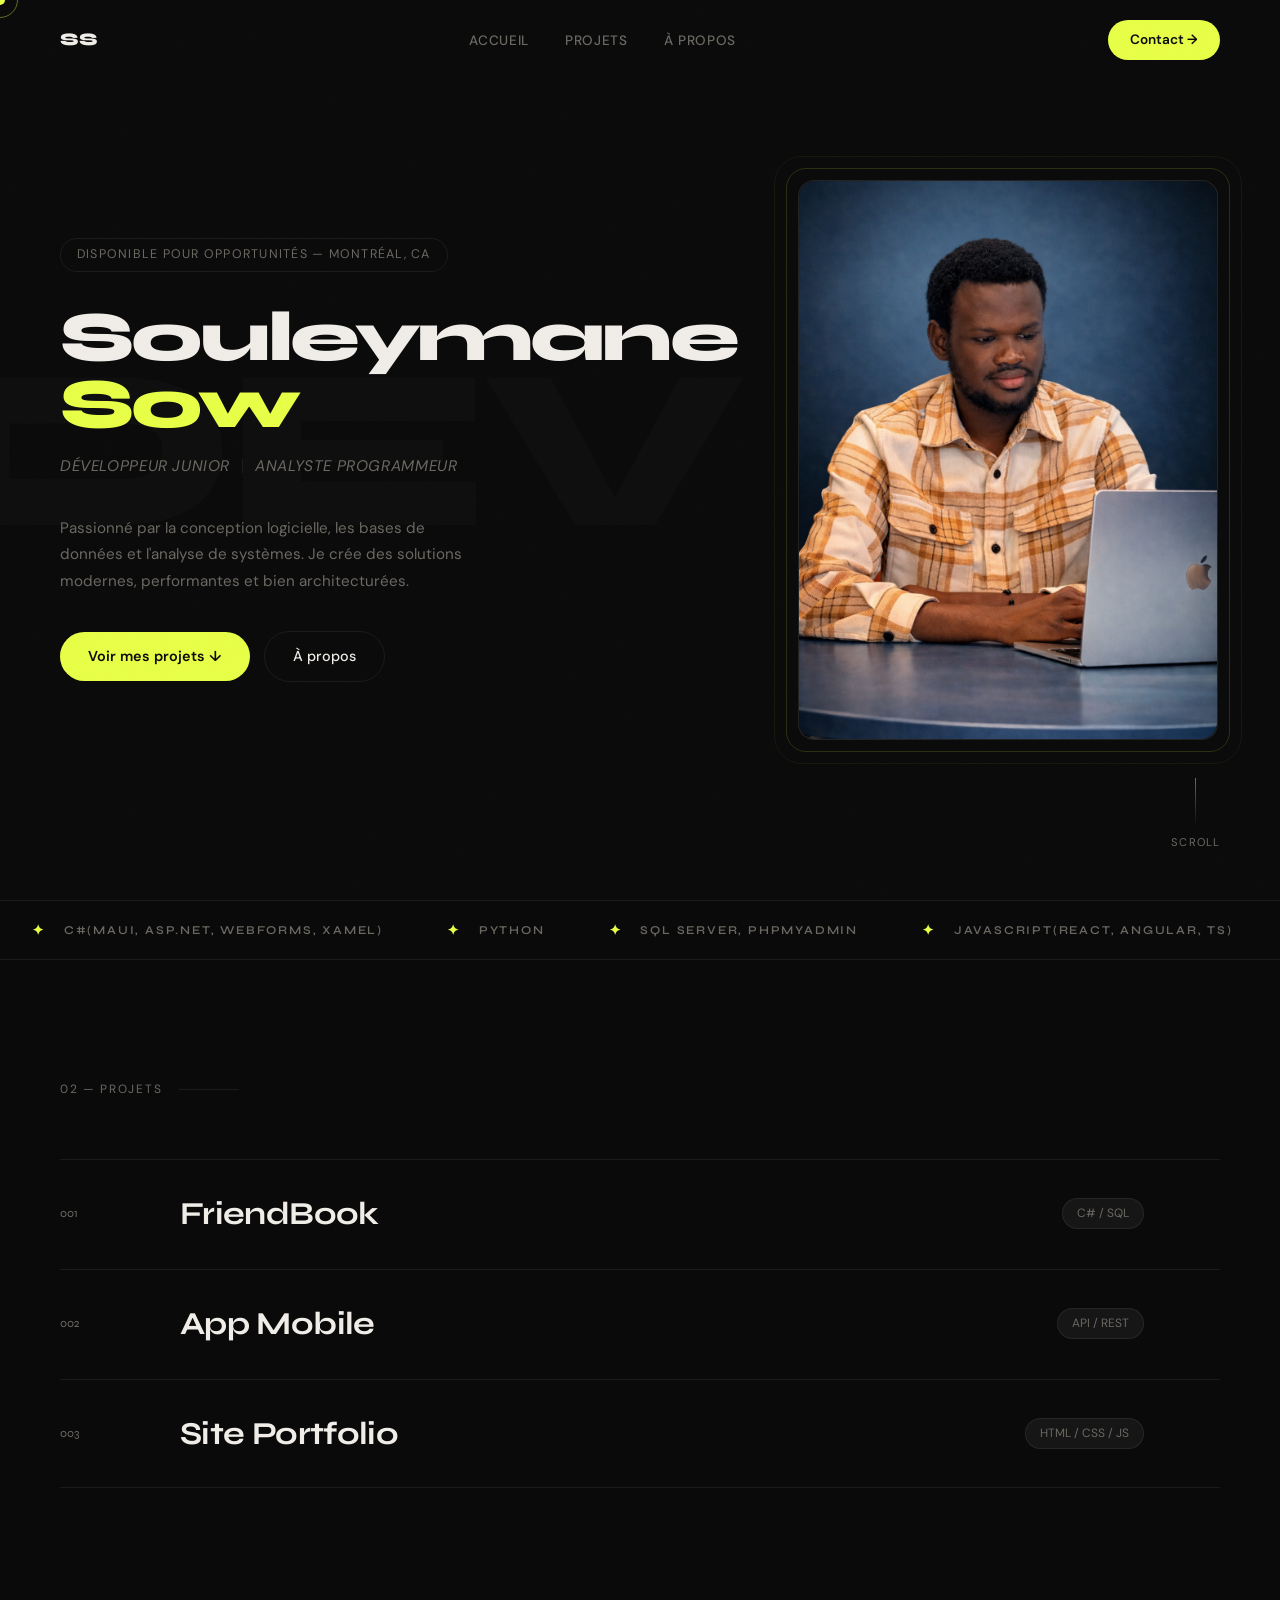
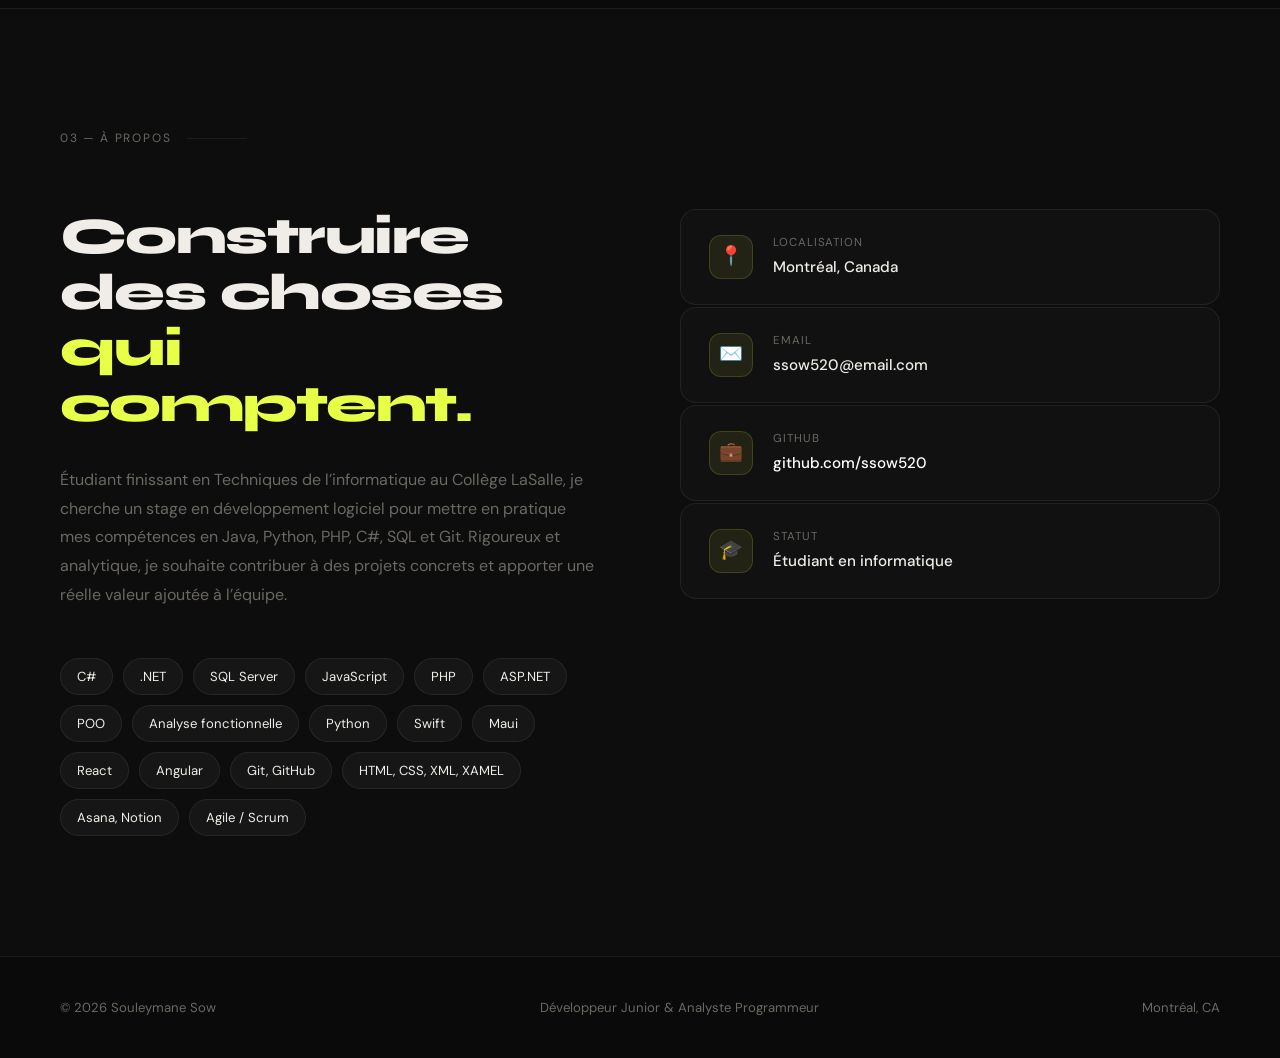
==== index.html @ 756e2328 "Mon portfolio" ====
<!DOCTYPE html>
<html lang="fr">
    <head>
        <meta charset="UTF-8" />
        <meta name="viewport" content="width=device-width, initial-scale=1.0" />
        <title>Souleymane Sow — Portfolio</title>
        <link href="https://fonts.googleapis.com/css2?family=Syne:wght@400;600;700;800&family=DM+Sans:ital,wght@0,300;0,400;0,500;1,300&display=swap" rel="stylesheet" />
        <link rel="stylesheet" href="CSS/style.css" />
    </head>
    <body>
        <!-- Cursor -->
        <div class="cursor" id="cursor"></div>
        <div class="cursor-ring" id="cursorRing"></div>
        
        <!-- Nav -->
        <nav id="navbar">
            <a href="#accueil" class="nav-logo">SS</a>
            <ul class="nav-links">
                <li><a href="#accueil">Accueil</a></li>
                <li><a href="#projets">Projets</a></li>
                <li><a href="#infos">À propos</a></li>
            </ul>
            <a href="mailto:ssow520@email.com" class="nav-cta">Contact →</a>
        </nav>
        
        <!-- Hero -->
        <section id="accueil">
            <div class="hero-bg-text">DEV</div>
            
            <!-- text content -->
            <div class="hero-left">
                <div class="hero-tag">Disponible pour opportunités — Montréal, CA</div>
                
                <h1 class="hero-name">
                    <span class="first">Souleymane</span>
                    <span class="last">Sow</span>
                </h1>
                
                <div class="hero-role">
                    <em>Développeur Junior</em>
                    <span class="sep"></span>
                    <em>Analyste Programmeur</em>
                </div>
                
                <p class="hero-desc">
                    Passionné par la conception logicielle, les bases de données et l'analyse de systèmes. Je crée des solutions modernes, performantes et bien architecturées.
                </p>
                
                <div class="hero-actions">
                    <a href="#projets" class="btn-primary">Voir mes projets ↓</a>
                    <a href="#infos" class="btn-ghost">À propos</a>
                </div>
            </div>
            
            <!-- photo placeholder -->
            <div class="hero-right">
                <div class="hero-image-wrapper">
                    <div class="hero-image-placeholder">
                        <img src="Img/Sow.png" alt="Souleymane Sow" />
                        <span>Votre photo ici</span>
                    </div>
                </div>
            </div>
            
            <div class="scroll-hint">
                <div class="scroll-line"></div>
                Scroll
            </div>
        </section>
        
        <!-- Marquee -->
        <div class="marquee-wrap">
            <div class="marquee-track">
                <span class="marquee-item"><span>✦</span> C#(Maui, ASP.NET, WebForms, XAMEL)</span>
                <span class="marquee-item"><span>✦</span> Python</span>
                <span class="marquee-item"><span>✦</span> SQL Server, PhpMyAdmin</span>
                <span class="marquee-item"><span>✦</span> JavaScript(React, Angular, TS)</span>
                <span class="marquee-item"><span>✦</span> PHP</span>
                <span class="marquee-item"><span>✦</span> Swift</span>
                <span class="marquee-item"><span>✦</span> OOP</span>
                <span class="marquee-item"><span>✦</span> Asana, Notion</span>
                <span class="marquee-item"><span>✦</span> HTML, CSS, XML</span>
                <span class="marquee-item"><span>✦</span> Git, GitHub </span>
                <span class="marquee-item"><span>✦</span> Agile / Scrum </span>
                

                <span class="marquee-item"><span>✦</span> C#(Maui, ASP.NET, WebForms, XAMEL)</span>
                <span class="marquee-item"><span>✦</span> Python</span>
                <span class="marquee-item"><span>✦</span> SQL Server, PhpMyAdmin</span>
                <span class="marquee-item"><span>✦</span> JavaScript(React, Angular, TS)</span>
                <span class="marquee-item"><span>✦</span> PHP</span>
                <span class="marquee-item"><span>✦</span> Swift</span>
                <span class="marquee-item"><span>✦</span> OOP</span>
                <span class="marquee-item"><span>✦</span> Asana, Notion</span>
                <span class="marquee-item"><span>✦</span> HTML, CSS, XML</span>
                <span class="marquee-item"><span>✦</span> Git, GitHub </span>
                <span class="marquee-item"><span>✦</span> Agile / Scrum </span>
            </div>
        </div>
        
        <!-- Projects -->
        <section id="projets" class="section">
            <div class="section-label reveal">02 — Projets</div>
            <div class="projects-grid">
                <a class="project-row reveal" href="Projet/projet1.html">
                    <span class="project-num">001</span>
                    <span class="project-name">FriendBook</span>
                    <span class="project-tag">C# / SQL</span>
                    <span class="project-arrow">
                        <svg viewBox="0 0 24 24" fill="none" stroke="#0a0a0a" stroke-width="2.5"><path d="M7 17L17 7M17 7H7M17 7v10"/></svg>
                    </span>
                </a>
                <a class="project-row reveal" href="#" style="transition-delay:0.1s">
                    <span class="project-num">002</span>
                    <span class="project-name">App Mobile</span>
                    <span class="project-tag">API / REST</span>
                    <span class="project-arrow">
                        <svg viewBox="0 0 24 24" fill="none" stroke="#0a0a0a" stroke-width="2.5"><path d="M7 17L17 7M17 7H7M17 7v10"/></svg>
                    </span>
                </a>
                <a class="project-row reveal" href="#" style="transition-delay:0.2s">
                    <span class="project-num">003</span>
                    <span class="project-name">Site Portfolio</span>
                    <span class="project-tag">HTML / CSS / JS</span>
                    <span class="project-arrow">
                        <svg viewBox="0 0 24 24" fill="none" stroke="#0a0a0a" stroke-width="2.5"><path d="M7 17L17 7M17 7H7M17 7v10"/></svg>
                    </span>
                </a>
            </div>
        </section>
        
        <!-- About -->
        <section id="infos" class="section" style="background: rgba(255,255,255,0.01); border-top: 1px solid var(--border);">
            <div class="section-label reveal">03 — À propos</div>
            <div class="about-grid">
                <div class="reveal">
                    <h2 class="about-headline">Construire des choses <span class="accent">qui comptent.</span></h2>
                    <p class="about-body">
                        Étudiant finissant en Techniques de l’informatique au Collège LaSalle, je cherche un stage en développement logiciel pour mettre en pratique mes compétences en Java, Python, PHP, C#, SQL et Git. Rigoureux et analytique, je souhaite contribuer à des projets concrets et apporter une réelle valeur ajoutée à l’équipe. 
                    </p>
                    <div class="skills-list">
                        <span class="skill-chip">C#</span>
                        <span class="skill-chip">.NET</span>
                        <span class="skill-chip">SQL Server</span>
                        <span class="skill-chip">JavaScript</span>
                        <span class="skill-chip">PHP</span>
                        <span class="skill-chip">ASP.NET</span>
                        <span class="skill-chip">POO</span>
                        <span class="skill-chip">Analyse fonctionnelle</span>
                        <span class="skill-chip">Python</span>
                        <span class="skill-chip">Swift</span>
                        <span class="skill-chip">Maui</span>
                        <span class="skill-chip">React</span>
                        <span class="skill-chip">Angular</span>
                        <span class="skill-chip">Git, GitHub</span>
                        <span class="skill-chip">HTML, CSS, XML, XAMEL</span>
                        <span class="skill-chip">Asana, Notion</span>
                        <span class="skill-chip">Agile / Scrum</span>
                    </div>
                </div>
                
                <div class="info-cards reveal" style="transition-delay:0.15s">
                    <div class="info-card">
                        <div class="info-icon">📍</div>
                        <div class="info-text">
                            <small>Localisation</small>
                            <strong>Montréal, Canada</strong>
                        </div>
                    </div>
                    <div class="info-card">
                        <div class="info-icon">✉️</div>
                        <div class="info-text">
                            <small>Email</small>
                            <strong>ssow520@email.com</strong>
                        </div>
                    </div>
                    <div class="info-card">
                        <div class="info-icon">💼</div>
                        <div class="info-text">
                            <small>GitHub</small>
                            <strong><a href="https://github.com/ssow520" target="_blank" style="color:white; text-decoration:none;">github.com/ssow520</a></strong>
                        </div>
                    </div>
                    <div class="info-card">
                        <div class="info-icon">🎓</div>
                        <div class="info-text">
                            <small>Statut</small>
                            <strong>Étudiant en informatique</strong>
                        </div>
                    </div>
                </div>
            </div>
        </section>
        
        <!-- Footer -->
        <footer>
            <span>© 2026 Souleymane Sow</span>
            <span>Développeur Junior & Analyste Programmeur</span>
            <span>Montréal, CA</span>
        </footer>
        
        <script src="JS/script.js"></script>
    </body>
</html>
---- CSS/style.css ----
:root {
    --bg: #0a0a0a;
    --surface: #111111;
    --border: rgba(255,255,255,0.07);
    --text: #f0ede8;
    --muted: #6b6862;
    --accent: #e8ff47;
    --accent2: #ff6b47;
  }
  
  *, *::before, *::after { box-sizing: border-box; margin: 0; padding: 0; }
  
  html { scroll-behavior: smooth; }
  
  body {
    background: var(--bg);
    color: var(--text);
    font-family: 'DM Sans', sans-serif;
    font-size: 16px;
    line-height: 1.6;
    overflow-x: hidden;
    cursor: none;
  }
  
  /* ─── CUSTOM CURSOR ─────────────────── */
  .cursor {
    width: 10px; height: 10px;
    background: var(--accent);
    border-radius: 50%;
    position: fixed;
    pointer-events: none;
    z-index: 9999;
    transition: transform 0.1s ease;
    transform: translate(-50%, -50%);
  }
  .cursor-ring {
    width: 36px; height: 36px;
    border: 1.5px solid rgba(232,255,71,0.4);
    border-radius: 50%;
    position: fixed;
    pointer-events: none;
    z-index: 9998;
    transform: translate(-50%, -50%);
    transition: all 0.18s ease;
  }
  body:has(a:hover) .cursor-ring,
  body:has(button:hover) .cursor-ring {
    transform: translate(-50%, -50%) scale(1.8);
    border-color: var(--accent);
  }
  
  /* Grain overlay */
  body::before {
    content: '';
    position: fixed;
    inset: 0;
    background-image: url("data:image/svg+xml,%3Csvg viewBox='0 0 512 512' xmlns='http://www.w3.org/2000/svg'%3E%3Cfilter id='noise'%3E%3CfeTurbulence type='fractalNoise' baseFrequency='0.9' numOctaves='4' stitchTiles='stitch'/%3E%3C/filter%3E%3Crect width='100%25' height='100%25' filter='url(%23noise)' opacity='0.04'/%3E%3C/svg%3E");
    pointer-events: none;
    z-index: 9997;
    opacity: 0.5;
  }
  
  /* ─── NAV ─────────────────── */
  nav {
    position: fixed;
    top: 0; left: 0; right: 0;
    z-index: 100;
    display: flex;
    align-items: center;
    justify-content: space-between;
    padding: 20px 60px;
    border-bottom: 1px solid transparent;
    transition: background 0.4s, border-color 0.4s;
  }
  nav.scrolled {
    background: rgba(10,10,10,0.85);
    backdrop-filter: blur(20px);
    border-color: var(--border);
  }
  .nav-logo {
    font-family: 'Syne', sans-serif;
    font-weight: 800;
    font-size: 1.1rem;
    letter-spacing: -0.02em;
    text-decoration: none;
    color: var(--text);
  }
  .nav-links {
    display: flex;
    gap: 36px;
    list-style: none;
  }
  .nav-links a {
    color: var(--muted);
    text-decoration: none;
    font-size: 0.85rem;
    font-weight: 500;
    letter-spacing: 0.05em;
    text-transform: uppercase;
    transition: color 0.2s;
  }
  .nav-links a:hover { color: var(--text); }
  .nav-cta {
    background: var(--accent);
    color: #0a0a0a;
    padding: 9px 22px;
    border-radius: 100px;
    font-size: 0.85rem;
    font-weight: 600;
    text-decoration: none;
    transition: transform 0.2s, opacity 0.2s;
  }
  .nav-cta:hover { transform: translateY(-1px); opacity: 0.9; }
  
  /* ─── HERO ─────────────────── */
  #accueil {
    min-height: 100vh;
    display: grid;
    grid-template-columns: 1fr 1fr;
    align-items: center;
    padding: 0 60px;
    position: relative;
    overflow: hidden;
    gap: 60px;
  }
  
  .hero-left {
    display: flex;
    flex-direction: column;
    justify-content: center;
    padding-top: 80px;
    padding-bottom: 60px;
    z-index: 1;
  }
  
  .hero-tag {
    display: inline-block;
    border: 1px solid var(--border);
    border-radius: 100px;
    padding: 6px 16px;
    font-size: 0.78rem;
    letter-spacing: 0.1em;
    text-transform: uppercase;
    color: var(--muted);
    margin-bottom: 32px;
    width: fit-content;
    animation: fadeUp 0.8s 0.2s both;
  }
  
  .hero-name {
    font-family: 'Syne', sans-serif;
    font-size: clamp(42px, 5.5vw, 80px);
    font-weight: 800;
    line-height: 0.95;
    letter-spacing: -0.04em;
    margin-bottom: 16px;
    animation: fadeUp 0.8s 0.35s both;
  }
  .hero-name .first { display: block; color: var(--text); }
  .hero-name .last  { display: block; color: var(--accent); }
  
  .hero-role {
    font-family: 'DM Sans', sans-serif;
    font-size: clamp(0.85rem, 1.2vw, 1.05rem);
    font-weight: 400;
    color: var(--muted);
    letter-spacing: 0.04em;
    text-transform: uppercase;
    margin-bottom: 36px;
    display: flex;
    align-items: center;
    gap: 12px;
    animation: fadeUp 0.8s 0.5s both;
  }
  .hero-role .sep {
    width: 1px;
    height: 14px;
    background: var(--border);
    display: inline-block;
  }
  
  .hero-desc {
    max-width: 420px;
    color: var(--muted);
    font-size: 0.95rem;
    line-height: 1.75;
    margin-bottom: 36px;
    animation: fadeUp 0.8s 0.65s both;
  }
  
  .hero-actions {
    display: flex;
    gap: 14px;
    align-items: center;
    animation: fadeUp 0.8s 0.8s both;
  }
  
  .hero-right {
    display: flex;
    align-items: center;
    justify-content: center;
    height: 100%;
    padding-top: 80px;
    padding-bottom: 60px;
    z-index: 1;
  }
  
  .hero-image-wrapper {
    position: relative;
    width: 100%;
    max-width: 420px;
    aspect-ratio: 3/4;
  }
  .hero-image-wrapper::before {
    content: '';
    position: absolute;
    inset: -12px;
    border: 1px solid rgba(232,255,71,0.15);
    border-radius: 20px;
    pointer-events: none;
  }
  .hero-image-wrapper::after {
    content: '';
    position: absolute;
    inset: -24px;
    border: 1px solid rgba(232,255,71,0.06);
    border-radius: 28px;
    pointer-events: none;
  }
  
  .hero-image-placeholder {
    width: 100%;
    height: 100%;
    background: var(--surface);
    border: 1px solid var(--border);
    border-radius: 16px;
    display: flex;
    flex-direction: column;
    align-items: center;
    justify-content: center;
    gap: 16px;
    color: var(--muted);
    font-size: 0.82rem;
    letter-spacing: 0.08em;
    text-transform: uppercase;
    overflow: hidden;
    position: relative;
  }
  .hero-image-placeholder img {
    position: absolute;
    inset: 0;
    width: 100%;
    height: 100%;
    object-fit: cover;
    border-radius: 16px;
  }
  .placeholder-icon {
    font-size: 2.5rem;
    opacity: 0.3;
  }
  
  .hero-bg-text {
    position: absolute;
    top: 50%;
    left: -5%;
    transform: translateY(-50%);
    font-family: 'Syne', sans-serif;
    font-size: clamp(80px, 18vw, 260px);
    font-weight: 800;
    color: rgba(255,255,255,0.018);
    white-space: nowrap;
    pointer-events: none;
    user-select: none;
    letter-spacing: -0.04em;
  }
  
  .scroll-hint {
    position: absolute;
    right: 60px;
    bottom: 48px;
    display: flex;
    flex-direction: column;
    align-items: center;
    gap: 8px;
    color: var(--muted);
    font-size: 0.7rem;
    letter-spacing: 0.1em;
    text-transform: uppercase;
    animation: fadeUp 0.8s 1s both;
  }
  .scroll-line {
    width: 1px;
    height: 48px;
    background: linear-gradient(to bottom, var(--muted), transparent);
    animation: scrollLine 2s ease-in-out infinite;
  }
  @keyframes scrollLine {
    0%, 100% { opacity: 0.4; transform: scaleY(0.6) translateY(0); }
    50% { opacity: 1; transform: scaleY(1) translateY(4px); }
  }
  
  /* ─── BUTTONS ─────────────────── */
  .btn-primary {
    background: var(--accent);
    color: #0a0a0a;
    padding: 13px 28px;
    border-radius: 100px;
    font-weight: 600;
    font-size: 0.9rem;
    text-decoration: none;
    transition: transform 0.2s, box-shadow 0.2s;
    display: inline-flex; align-items: center; gap: 8px;
  }
  .btn-primary:hover { transform: translateY(-2px); box-shadow: 0 8px 24px rgba(232,255,71,0.25); }
  .btn-ghost {
    color: var(--text);
    padding: 13px 28px;
    border-radius: 100px;
    border: 1px solid var(--border);
    font-weight: 500;
    font-size: 0.9rem;
    text-decoration: none;
    transition: border-color 0.2s, background 0.2s;
  }
  .btn-ghost:hover { border-color: rgba(255,255,255,0.25); background: rgba(255,255,255,0.04); }
  
  /* ─── MARQUEE ─────────────────── */
  .marquee-wrap {
    border-top: 1px solid var(--border);
    border-bottom: 1px solid var(--border);
    padding: 16px 0;
    overflow: hidden;
    white-space: nowrap;
  }
  .marquee-track {
    display: inline-flex;
    animation: marquee 20s linear infinite;
  }
  .marquee-item {
    display: inline-flex;
    align-items: center;
    gap: 18px;
    padding: 0 32px;
    font-family: 'Syne', sans-serif;
    font-size: 0.75rem;
    font-weight: 600;
    letter-spacing: 0.15em;
    text-transform: uppercase;
    color: var(--muted);
  }
  .marquee-item span { color: var(--accent); font-size: 1.2em; }
  @keyframes marquee {
    from { transform: translateX(0); }
    to { transform: translateX(-50%); }
  }
  
  /* ─── SECTIONS ─────────────────── */
  .section {
    padding: 120px 60px;
  }
  .section-label {
    font-size: 0.75rem;
    letter-spacing: 0.15em;
    text-transform: uppercase;
    color: var(--muted);
    margin-bottom: 60px;
    display: flex;
    align-items: center;
    gap: 16px;
  }
  .section-label::after {
    content: '';
    flex: 1;
    max-width: 60px;
    height: 1px;
    background: var(--border);
  }
  
  /* ─── PROJECTS ─────────────────── */
  .projects-grid { display: grid; gap: 2px; }
  .project-row {
    display: grid;
    grid-template-columns: 80px 1fr auto auto;
    align-items: center;
    gap: 40px;
    padding: 28px 0;
    border-top: 1px solid var(--border);
    cursor: pointer;
    transition: padding 0.3s;
    position: relative;
    text-decoration: none;
    color: inherit;
  }
  .project-row:last-child { border-bottom: 1px solid var(--border); }
  .project-row:hover { padding-left: 20px; }
  .project-row:hover .project-arrow { opacity: 1; transform: translateX(0); }
  .project-num { font-size: 0.75rem; color: var(--muted); font-family: 'Syne', sans-serif; }
  .project-name {
    font-family: 'Syne', sans-serif;
    font-size: clamp(1.2rem, 2.5vw, 2rem);
    font-weight: 700;
    letter-spacing: -0.02em;
  }
  .project-tag {
    background: rgba(255,255,255,0.05);
    border: 1px solid var(--border);
    padding: 5px 14px;
    border-radius: 100px;
    font-size: 0.75rem;
    color: var(--muted);
    white-space: nowrap;
  }
  .project-arrow {
    width: 36px; height: 36px;
    background: var(--accent);
    border-radius: 50%;
    display: flex; align-items: center; justify-content: center;
    opacity: 0;
    transform: translateX(-10px);
    transition: opacity 0.3s, transform 0.3s;
    flex-shrink: 0;
  }
  .project-arrow svg { width: 14px; height: 14px; }
  
  /* ─── ABOUT ─────────────────── */
  .about-grid {
    display: grid;
    grid-template-columns: 1fr 1fr;
    gap: 80px;
    align-items: start;
  }
  .about-headline {
    font-family: 'Syne', sans-serif;
    font-size: clamp(2rem, 4vw, 3.5rem);
    font-weight: 800;
    line-height: 1.1;
    letter-spacing: -0.03em;
    margin-bottom: 32px;
  }
  .about-headline .accent { color: var(--accent); }
  .about-body {
    color: var(--muted);
    font-size: 1rem;
    line-height: 1.8;
    margin-bottom: 48px;
  }
  .skills-list { display: flex; flex-wrap: wrap; gap: 10px; }
  .skill-chip {
    background: rgba(255,255,255,0.04);
    border: 1px solid var(--border);
    padding: 7px 16px;
    border-radius: 100px;
    font-size: 0.82rem;
    transition: background 0.2s, border-color 0.2s, color 0.2s;
  }
  .skill-chip:hover { background: rgba(232,255,71,0.08); border-color: rgba(232,255,71,0.3); color: var(--accent); }
  
  .info-cards { display: flex; flex-direction: column; gap: 2px; }
  .info-card {
    background: var(--surface);
    border: 1px solid var(--border);
    border-radius: 16px;
    padding: 24px 28px;
    display: flex;
    align-items: center;
    gap: 20px;
    transition: background 0.2s, transform 0.2s;
  }
  .info-card:hover { background: rgba(255,255,255,0.03); transform: translateX(6px); }
  .info-icon {
    width: 44px; height: 44px;
    background: rgba(232,255,71,0.08);
    border: 1px solid rgba(232,255,71,0.15);
    border-radius: 12px;
    display: flex; align-items: center; justify-content: center;
    font-size: 1.2rem;
    flex-shrink: 0;
  }
  .info-text small { display: block; font-size: 0.72rem; color: var(--muted); letter-spacing: 0.08em; text-transform: uppercase; margin-bottom: 2px; }
  .info-text strong { font-size: 0.95rem; font-weight: 500; }
  
  /* ─── FOOTER ─────────────────── */
  footer {
    padding: 40px 60px;
    border-top: 1px solid var(--border);
    display: flex;
    align-items: center;
    justify-content: space-between;
    color: var(--muted);
    font-size: 0.82rem;
  }
  
  /* ─── ANIMATIONS ─────────────────── */
  @keyframes fadeUp {
    from { opacity: 0; transform: translateY(30px); }
    to { opacity: 1; transform: translateY(0); }
  }
  .reveal {
    opacity: 0;
    transform: translateY(24px);
    transition: opacity 0.7s ease, transform 0.7s ease;
  }
  .reveal.visible { opacity: 1; transform: translateY(0); }
  
  /* ─── RESPONSIVE ─────────────────── */
  @media (max-width: 900px) {
    #accueil {
      grid-template-columns: 1fr;
      padding: 100px 24px 60px;
      gap: 48px;
    }
    .hero-right { padding-top: 0; padding-bottom: 0; }
    .hero-image-wrapper { max-width: 320px; margin: 0 auto; aspect-ratio: 1/1; }
    .scroll-hint { display: none; }
  }
  @media (max-width: 768px) {
    nav { padding: 18px 24px; }
    .nav-links { display: none; }
    .section { padding: 80px 24px; }
    .about-grid { grid-template-columns: 1fr; gap: 48px; }
    .project-row { grid-template-columns: 50px 1fr; }
    .project-tag, .project-arrow { display: none; }
    footer { flex-direction: column; gap: 12px; text-align: center; }
  }

  /* ─── PROJECT DETAIL PAGE ───────────────── */
.project-detail {
  max-width: 900px;
  margin: 0 auto;
  padding: 120px 24px;
}

.project-detail-title {
  font-family: 'Syne', sans-serif;
  font-size: clamp(2rem, 4vw, 3rem);
  font-weight: 800;
  color: var(--accent);
  margin-bottom: 32px;
}

.project-detail-list {
  list-style: disc;
  margin-left: 20px;
  margin-bottom: 48px;
  color: var(--muted);
  font-size: 1rem;
  line-height: 1.8;
}

.project-detail-list li {
  margin-bottom: 16px;
}
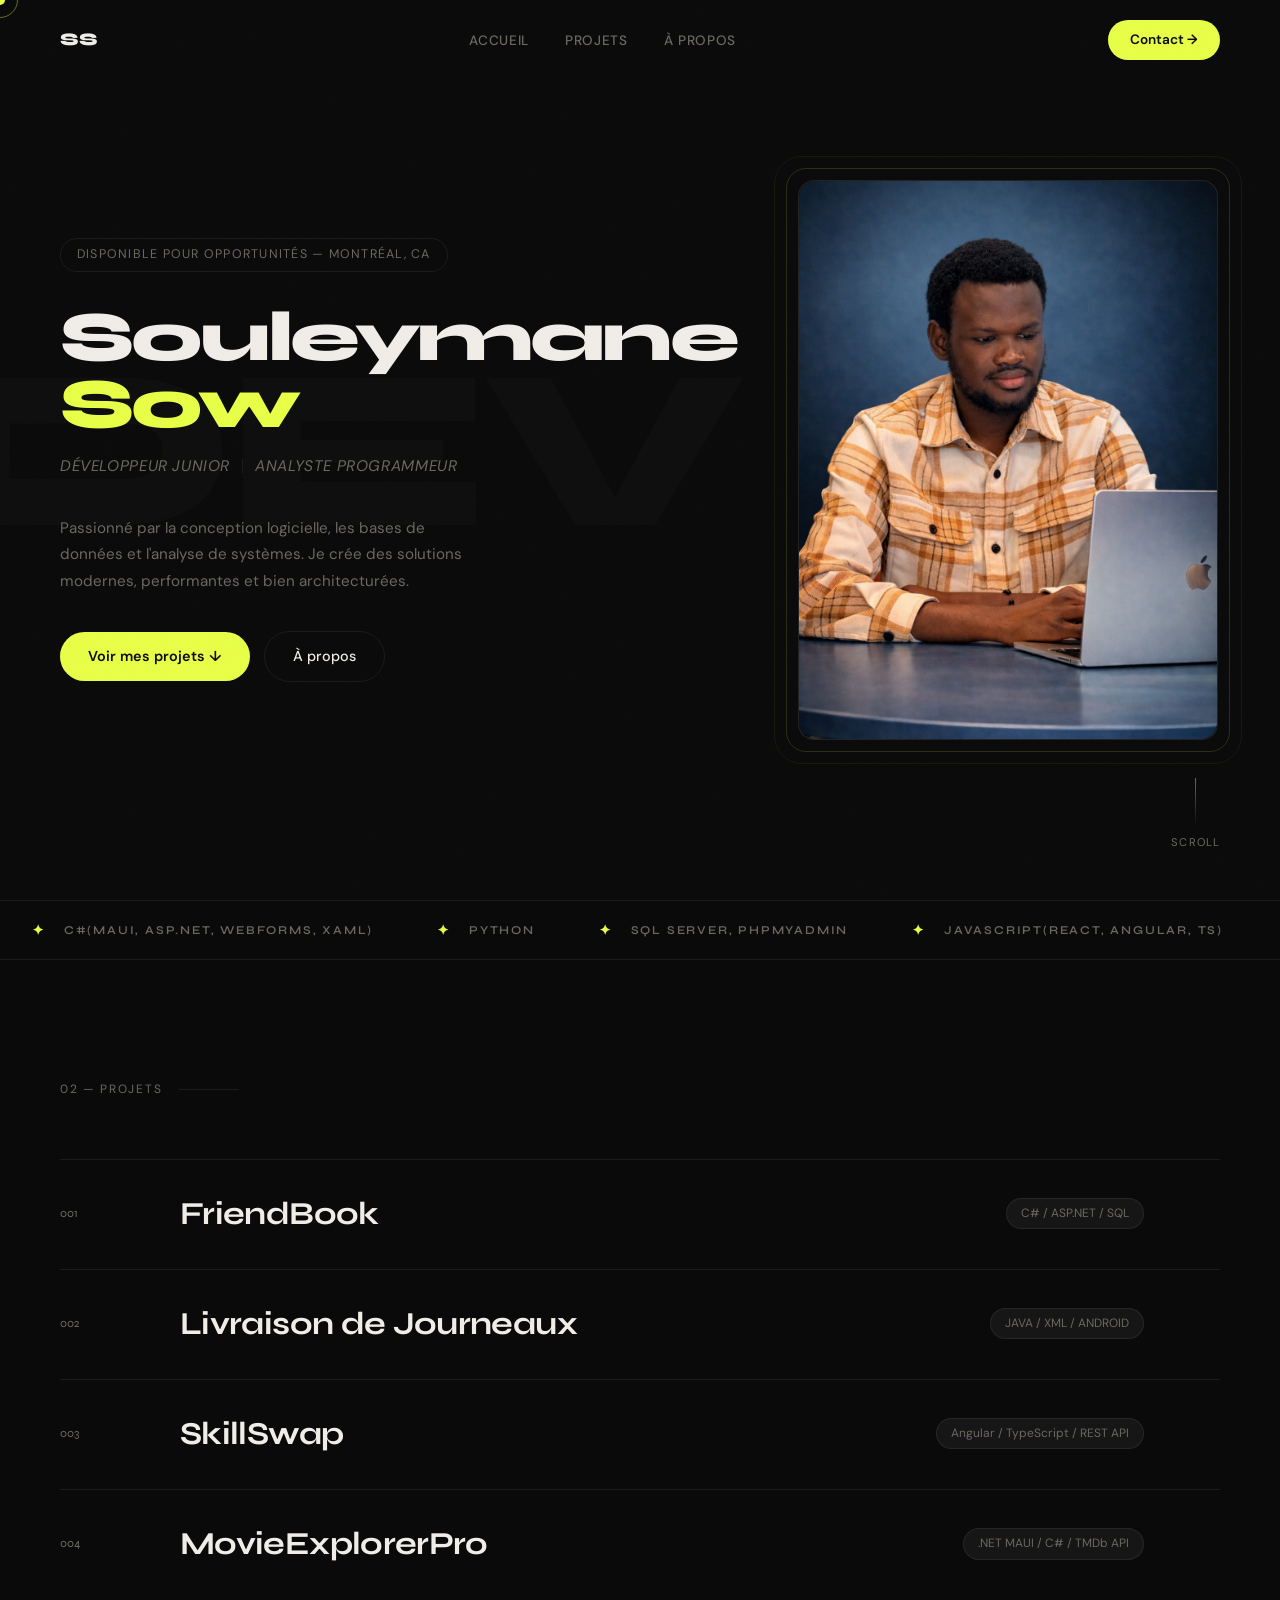
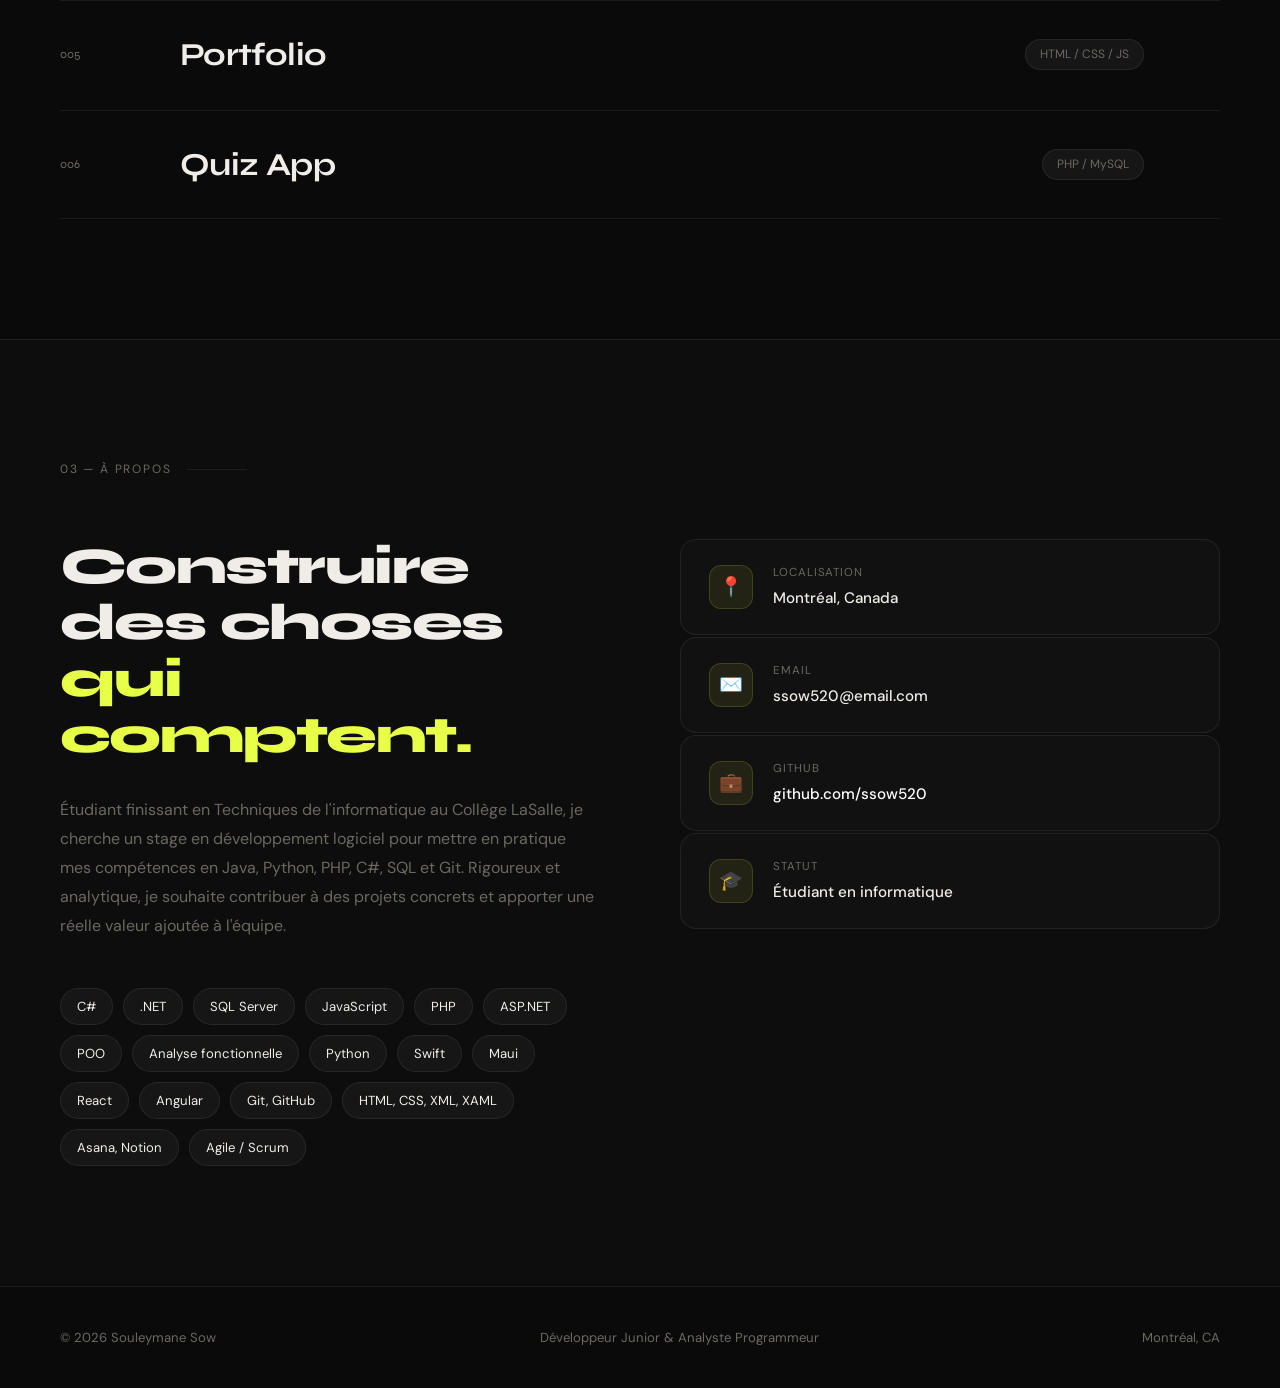
==== commit c3c03b34: "Mise à jour" ====
--- a/index.html
+++ b/index.html
@@ -52,7 +52,7 @@
                 </div>
             </div>
             
-            <!-- photo placeholder -->
+            <!-- photo -->
             <div class="hero-right">
                 <div class="hero-image-wrapper">
                     <div class="hero-image-placeholder">
@@ -71,7 +71,7 @@
         <!-- Marquee -->
         <div class="marquee-wrap">
             <div class="marquee-track">
-                <span class="marquee-item"><span>✦</span> C#(Maui, ASP.NET, WebForms, XAMEL)</span>
+                <span class="marquee-item"><span>✦</span> C#(Maui, ASP.NET, WebForms, XAML)</span>
                 <span class="marquee-item"><span>✦</span> Python</span>
                 <span class="marquee-item"><span>✦</span> SQL Server, PhpMyAdmin</span>
                 <span class="marquee-item"><span>✦</span> JavaScript(React, Angular, TS)</span>
@@ -80,11 +80,10 @@
                 <span class="marquee-item"><span>✦</span> OOP</span>
                 <span class="marquee-item"><span>✦</span> Asana, Notion</span>
                 <span class="marquee-item"><span>✦</span> HTML, CSS, XML</span>
-                <span class="marquee-item"><span>✦</span> Git, GitHub </span>
-                <span class="marquee-item"><span>✦</span> Agile / Scrum </span>
-                
+                <span class="marquee-item"><span>✦</span> Git, GitHub</span>
+                <span class="marquee-item"><span>✦</span> Agile / Scrum</span>
 
-                <span class="marquee-item"><span>✦</span> C#(Maui, ASP.NET, WebForms, XAMEL)</span>
+                <span class="marquee-item"><span>✦</span> C#(Maui, ASP.NET, WebForms, XAML)</span>
                 <span class="marquee-item"><span>✦</span> Python</span>
                 <span class="marquee-item"><span>✦</span> SQL Server, PhpMyAdmin</span>
                 <span class="marquee-item"><span>✦</span> JavaScript(React, Angular, TS)</span>
@@ -93,8 +92,8 @@
                 <span class="marquee-item"><span>✦</span> OOP</span>
                 <span class="marquee-item"><span>✦</span> Asana, Notion</span>
                 <span class="marquee-item"><span>✦</span> HTML, CSS, XML</span>
-                <span class="marquee-item"><span>✦</span> Git, GitHub </span>
-                <span class="marquee-item"><span>✦</span> Agile / Scrum </span>
+                <span class="marquee-item"><span>✦</span> Git, GitHub</span>
+                <span class="marquee-item"><span>✦</span> Agile / Scrum</span>
             </div>
         </div>
         
@@ -102,26 +101,50 @@
         <section id="projets" class="section">
             <div class="section-label reveal">02 — Projets</div>
             <div class="projects-grid">
-                <a class="project-row reveal" href="Projet/projet1.html">
+                <a class="project-row reveal" href="#" data-project="friendbook">
                     <span class="project-num">001</span>
                     <span class="project-name">FriendBook</span>
-                    <span class="project-tag">C# / SQL</span>
-                    <span class="project-arrow">
-                        <svg viewBox="0 0 24 24" fill="none" stroke="#0a0a0a" stroke-width="2.5"><path d="M7 17L17 7M17 7H7M17 7v10"/></svg>
-                    </span>
-                </a>
-                <a class="project-row reveal" href="#" style="transition-delay:0.1s">
+                    <span class="project-tag">C# / ASP.NET / SQL</span>
+                    <span class="project-arrow">
+                        <svg viewBox="0 0 24 24" fill="none" stroke="#0a0a0a" stroke-width="2.5"><path d="M7 17L17 7M17 7H7M17 7v10"/></svg>
+                    </span>
+                </a>
+                <a class="project-row reveal" href="#" data-project="appmobile" style="transition-delay:0.1s">
                     <span class="project-num">002</span>
-                    <span class="project-name">App Mobile</span>
-                    <span class="project-tag">API / REST</span>
-                    <span class="project-arrow">
-                        <svg viewBox="0 0 24 24" fill="none" stroke="#0a0a0a" stroke-width="2.5"><path d="M7 17L17 7M17 7H7M17 7v10"/></svg>
-                    </span>
-                </a>
-                <a class="project-row reveal" href="#" style="transition-delay:0.2s">
+                    <span class="project-name">Livraison de Journeaux</span>
+                    <span class="project-tag">JAVA / XML / ANDROID</span>
+                    <span class="project-arrow">
+                        <svg viewBox="0 0 24 24" fill="none" stroke="#0a0a0a" stroke-width="2.5"><path d="M7 17L17 7M17 7H7M17 7v10"/></svg>
+                    </span>
+                </a>
+                <a class="project-row reveal" href="#" data-project="skillswap" style="transition-delay:0.2s">
                     <span class="project-num">003</span>
-                    <span class="project-name">Site Portfolio</span>
+                    <span class="project-name">SkillSwap</span>
+                    <span class="project-tag">Angular / TypeScript / REST API</span>
+                    <span class="project-arrow">
+                        <svg viewBox="0 0 24 24" fill="none" stroke="#0a0a0a" stroke-width="2.5"><path d="M7 17L17 7M17 7H7M17 7v10"/></svg>
+                    </span>
+                </a>
+                <a class="project-row reveal" href="#" data-project="movieexplorer" style="transition-delay:0.3s">
+                    <span class="project-num">004</span>
+                    <span class="project-name">MovieExplorerPro</span>
+                    <span class="project-tag">.NET MAUI / C# / TMDb API</span>
+                    <span class="project-arrow">
+                        <svg viewBox="0 0 24 24" fill="none" stroke="#0a0a0a" stroke-width="2.5"><path d="M7 17L17 7M17 7H7M17 7v10"/></svg>
+                    </span>
+                </a>
+                <a class="project-row reveal" href="#" data-project="portfolio" style="transition-delay:0.4s">
+                    <span class="project-num">005</span>
+                    <span class="project-name">Portfolio</span>
                     <span class="project-tag">HTML / CSS / JS</span>
+                    <span class="project-arrow">
+                        <svg viewBox="0 0 24 24" fill="none" stroke="#0a0a0a" stroke-width="2.5"><path d="M7 17L17 7M17 7H7M17 7v10"/></svg>
+                    </span>
+                </a>
+                <a class="project-row reveal" href="#" data-project="quizapp" style="transition-delay:0.5s">
+                    <span class="project-num">006</span>
+                    <span class="project-name">Quiz App</span>
+                    <span class="project-tag">PHP / MySQL</span>
                     <span class="project-arrow">
                         <svg viewBox="0 0 24 24" fill="none" stroke="#0a0a0a" stroke-width="2.5"><path d="M7 17L17 7M17 7H7M17 7v10"/></svg>
                     </span>
@@ -136,7 +159,7 @@
                 <div class="reveal">
                     <h2 class="about-headline">Construire des choses <span class="accent">qui comptent.</span></h2>
                     <p class="about-body">
-                        Étudiant finissant en Techniques de l’informatique au Collège LaSalle, je cherche un stage en développement logiciel pour mettre en pratique mes compétences en Java, Python, PHP, C#, SQL et Git. Rigoureux et analytique, je souhaite contribuer à des projets concrets et apporter une réelle valeur ajoutée à l’équipe. 
+                        Étudiant finissant en Techniques de l'informatique au Collège LaSalle, je cherche un stage en développement logiciel pour mettre en pratique mes compétences en Java, Python, PHP, C#, SQL et Git. Rigoureux et analytique, je souhaite contribuer à des projets concrets et apporter une réelle valeur ajoutée à l'équipe.
                     </p>
                     <div class="skills-list">
                         <span class="skill-chip">C#</span>
@@ -153,7 +176,7 @@
                         <span class="skill-chip">React</span>
                         <span class="skill-chip">Angular</span>
                         <span class="skill-chip">Git, GitHub</span>
-                        <span class="skill-chip">HTML, CSS, XML, XAMEL</span>
+                        <span class="skill-chip">HTML, CSS, XML, XAML</span>
                         <span class="skill-chip">Asana, Notion</span>
                         <span class="skill-chip">Agile / Scrum</span>
                     </div>
@@ -191,6 +214,23 @@
                 </div>
             </div>
         </section>
+        
+        <!-- Project Modal -->
+        <div class="modal-overlay" id="modalOverlay">
+            <div class="modal" id="projectModal">
+                <button class="modal-close" id="modalClose">
+                    <svg viewBox="0 0 24 24" fill="none" stroke="currentColor" stroke-width="2"><path d="M18 6L6 18M6 6l12 12"/></svg>
+                </button>
+                <div class="modal-header">
+                    <span class="modal-num" id="modalNum"></span>
+                    <span class="modal-tag" id="modalTag"></span>
+                </div>
+                <h2 class="modal-title" id="modalTitle"></h2>
+                <p class="modal-desc" id="modalDesc"></p>
+                <div class="modal-stack" id="modalStack"></div>
+                <div class="modal-links" id="modalLinks"></div>
+            </div>
+        </div>
         
         <!-- Footer -->
         <footer>
--- a/CSS/style.css
+++ b/CSS/style.css
@@ -1,552 +1,647 @@
 :root {
-    --bg: #0a0a0a;
-    --surface: #111111;
-    --border: rgba(255,255,255,0.07);
-    --text: #f0ede8;
-    --muted: #6b6862;
-    --accent: #e8ff47;
-    --accent2: #ff6b47;
-  }
-  
-  *, *::before, *::after { box-sizing: border-box; margin: 0; padding: 0; }
-  
-  html { scroll-behavior: smooth; }
-  
-  body {
-    background: var(--bg);
-    color: var(--text);
-    font-family: 'DM Sans', sans-serif;
-    font-size: 16px;
-    line-height: 1.6;
-    overflow-x: hidden;
-    cursor: none;
-  }
-  
-  /* ─── CUSTOM CURSOR ─────────────────── */
-  .cursor {
-    width: 10px; height: 10px;
-    background: var(--accent);
-    border-radius: 50%;
-    position: fixed;
-    pointer-events: none;
-    z-index: 9999;
-    transition: transform 0.1s ease;
-    transform: translate(-50%, -50%);
-  }
-  .cursor-ring {
-    width: 36px; height: 36px;
-    border: 1.5px solid rgba(232,255,71,0.4);
-    border-radius: 50%;
-    position: fixed;
-    pointer-events: none;
-    z-index: 9998;
-    transform: translate(-50%, -50%);
-    transition: all 0.18s ease;
-  }
-  body:has(a:hover) .cursor-ring,
-  body:has(button:hover) .cursor-ring {
-    transform: translate(-50%, -50%) scale(1.8);
-    border-color: var(--accent);
-  }
-  
-  /* Grain overlay */
-  body::before {
-    content: '';
-    position: fixed;
-    inset: 0;
-    background-image: url("data:image/svg+xml,%3Csvg viewBox='0 0 512 512' xmlns='http://www.w3.org/2000/svg'%3E%3Cfilter id='noise'%3E%3CfeTurbulence type='fractalNoise' baseFrequency='0.9' numOctaves='4' stitchTiles='stitch'/%3E%3C/filter%3E%3Crect width='100%25' height='100%25' filter='url(%23noise)' opacity='0.04'/%3E%3C/svg%3E");
-    pointer-events: none;
-    z-index: 9997;
-    opacity: 0.5;
-  }
-  
-  /* ─── NAV ─────────────────── */
-  nav {
-    position: fixed;
-    top: 0; left: 0; right: 0;
-    z-index: 100;
-    display: flex;
-    align-items: center;
-    justify-content: space-between;
-    padding: 20px 60px;
-    border-bottom: 1px solid transparent;
-    transition: background 0.4s, border-color 0.4s;
-  }
-  nav.scrolled {
-    background: rgba(10,10,10,0.85);
-    backdrop-filter: blur(20px);
-    border-color: var(--border);
-  }
-  .nav-logo {
-    font-family: 'Syne', sans-serif;
-    font-weight: 800;
-    font-size: 1.1rem;
-    letter-spacing: -0.02em;
-    text-decoration: none;
-    color: var(--text);
-  }
-  .nav-links {
-    display: flex;
-    gap: 36px;
-    list-style: none;
-  }
-  .nav-links a {
-    color: var(--muted);
-    text-decoration: none;
-    font-size: 0.85rem;
-    font-weight: 500;
-    letter-spacing: 0.05em;
-    text-transform: uppercase;
-    transition: color 0.2s;
-  }
-  .nav-links a:hover { color: var(--text); }
-  .nav-cta {
-    background: var(--accent);
-    color: #0a0a0a;
-    padding: 9px 22px;
-    border-radius: 100px;
-    font-size: 0.85rem;
-    font-weight: 600;
-    text-decoration: none;
-    transition: transform 0.2s, opacity 0.2s;
-  }
-  .nav-cta:hover { transform: translateY(-1px); opacity: 0.9; }
-  
-  /* ─── HERO ─────────────────── */
-  #accueil {
-    min-height: 100vh;
-    display: grid;
-    grid-template-columns: 1fr 1fr;
-    align-items: center;
-    padding: 0 60px;
-    position: relative;
-    overflow: hidden;
-    gap: 60px;
-  }
-  
-  .hero-left {
-    display: flex;
-    flex-direction: column;
-    justify-content: center;
-    padding-top: 80px;
-    padding-bottom: 60px;
-    z-index: 1;
-  }
-  
-  .hero-tag {
-    display: inline-block;
-    border: 1px solid var(--border);
-    border-radius: 100px;
-    padding: 6px 16px;
-    font-size: 0.78rem;
-    letter-spacing: 0.1em;
-    text-transform: uppercase;
-    color: var(--muted);
-    margin-bottom: 32px;
-    width: fit-content;
-    animation: fadeUp 0.8s 0.2s both;
-  }
-  
-  .hero-name {
-    font-family: 'Syne', sans-serif;
-    font-size: clamp(42px, 5.5vw, 80px);
-    font-weight: 800;
-    line-height: 0.95;
-    letter-spacing: -0.04em;
-    margin-bottom: 16px;
-    animation: fadeUp 0.8s 0.35s both;
-  }
-  .hero-name .first { display: block; color: var(--text); }
-  .hero-name .last  { display: block; color: var(--accent); }
-  
-  .hero-role {
-    font-family: 'DM Sans', sans-serif;
-    font-size: clamp(0.85rem, 1.2vw, 1.05rem);
-    font-weight: 400;
-    color: var(--muted);
-    letter-spacing: 0.04em;
-    text-transform: uppercase;
-    margin-bottom: 36px;
-    display: flex;
-    align-items: center;
-    gap: 12px;
-    animation: fadeUp 0.8s 0.5s both;
-  }
-  .hero-role .sep {
-    width: 1px;
-    height: 14px;
-    background: var(--border);
-    display: inline-block;
-  }
-  
-  .hero-desc {
-    max-width: 420px;
-    color: var(--muted);
-    font-size: 0.95rem;
-    line-height: 1.75;
-    margin-bottom: 36px;
-    animation: fadeUp 0.8s 0.65s both;
-  }
-  
-  .hero-actions {
-    display: flex;
-    gap: 14px;
-    align-items: center;
-    animation: fadeUp 0.8s 0.8s both;
-  }
-  
-  .hero-right {
-    display: flex;
-    align-items: center;
-    justify-content: center;
-    height: 100%;
-    padding-top: 80px;
-    padding-bottom: 60px;
-    z-index: 1;
-  }
-  
-  .hero-image-wrapper {
-    position: relative;
-    width: 100%;
-    max-width: 420px;
-    aspect-ratio: 3/4;
-  }
-  .hero-image-wrapper::before {
-    content: '';
-    position: absolute;
-    inset: -12px;
-    border: 1px solid rgba(232,255,71,0.15);
-    border-radius: 20px;
-    pointer-events: none;
-  }
-  .hero-image-wrapper::after {
-    content: '';
-    position: absolute;
-    inset: -24px;
-    border: 1px solid rgba(232,255,71,0.06);
-    border-radius: 28px;
-    pointer-events: none;
-  }
-  
-  .hero-image-placeholder {
-    width: 100%;
-    height: 100%;
-    background: var(--surface);
-    border: 1px solid var(--border);
-    border-radius: 16px;
-    display: flex;
-    flex-direction: column;
-    align-items: center;
-    justify-content: center;
-    gap: 16px;
-    color: var(--muted);
-    font-size: 0.82rem;
-    letter-spacing: 0.08em;
-    text-transform: uppercase;
-    overflow: hidden;
-    position: relative;
-  }
-  .hero-image-placeholder img {
-    position: absolute;
-    inset: 0;
-    width: 100%;
-    height: 100%;
-    object-fit: cover;
-    border-radius: 16px;
-  }
-  .placeholder-icon {
-    font-size: 2.5rem;
-    opacity: 0.3;
-  }
-  
-  .hero-bg-text {
-    position: absolute;
-    top: 50%;
-    left: -5%;
-    transform: translateY(-50%);
-    font-family: 'Syne', sans-serif;
-    font-size: clamp(80px, 18vw, 260px);
-    font-weight: 800;
-    color: rgba(255,255,255,0.018);
-    white-space: nowrap;
-    pointer-events: none;
-    user-select: none;
-    letter-spacing: -0.04em;
-  }
-  
-  .scroll-hint {
-    position: absolute;
-    right: 60px;
-    bottom: 48px;
-    display: flex;
-    flex-direction: column;
-    align-items: center;
-    gap: 8px;
-    color: var(--muted);
-    font-size: 0.7rem;
-    letter-spacing: 0.1em;
-    text-transform: uppercase;
-    animation: fadeUp 0.8s 1s both;
-  }
-  .scroll-line {
-    width: 1px;
-    height: 48px;
-    background: linear-gradient(to bottom, var(--muted), transparent);
-    animation: scrollLine 2s ease-in-out infinite;
-  }
-  @keyframes scrollLine {
-    0%, 100% { opacity: 0.4; transform: scaleY(0.6) translateY(0); }
-    50% { opacity: 1; transform: scaleY(1) translateY(4px); }
-  }
-  
-  /* ─── BUTTONS ─────────────────── */
-  .btn-primary {
-    background: var(--accent);
-    color: #0a0a0a;
-    padding: 13px 28px;
-    border-radius: 100px;
-    font-weight: 600;
-    font-size: 0.9rem;
-    text-decoration: none;
-    transition: transform 0.2s, box-shadow 0.2s;
-    display: inline-flex; align-items: center; gap: 8px;
-  }
-  .btn-primary:hover { transform: translateY(-2px); box-shadow: 0 8px 24px rgba(232,255,71,0.25); }
-  .btn-ghost {
-    color: var(--text);
-    padding: 13px 28px;
-    border-radius: 100px;
-    border: 1px solid var(--border);
-    font-weight: 500;
-    font-size: 0.9rem;
-    text-decoration: none;
-    transition: border-color 0.2s, background 0.2s;
-  }
-  .btn-ghost:hover { border-color: rgba(255,255,255,0.25); background: rgba(255,255,255,0.04); }
-  
-  /* ─── MARQUEE ─────────────────── */
-  .marquee-wrap {
-    border-top: 1px solid var(--border);
-    border-bottom: 1px solid var(--border);
-    padding: 16px 0;
-    overflow: hidden;
-    white-space: nowrap;
-  }
-  .marquee-track {
-    display: inline-flex;
-    animation: marquee 20s linear infinite;
-  }
-  .marquee-item {
-    display: inline-flex;
-    align-items: center;
-    gap: 18px;
-    padding: 0 32px;
-    font-family: 'Syne', sans-serif;
-    font-size: 0.75rem;
-    font-weight: 600;
-    letter-spacing: 0.15em;
-    text-transform: uppercase;
-    color: var(--muted);
-  }
-  .marquee-item span { color: var(--accent); font-size: 1.2em; }
-  @keyframes marquee {
-    from { transform: translateX(0); }
-    to { transform: translateX(-50%); }
-  }
-  
-  /* ─── SECTIONS ─────────────────── */
-  .section {
-    padding: 120px 60px;
-  }
-  .section-label {
-    font-size: 0.75rem;
-    letter-spacing: 0.15em;
-    text-transform: uppercase;
-    color: var(--muted);
-    margin-bottom: 60px;
-    display: flex;
-    align-items: center;
-    gap: 16px;
-  }
-  .section-label::after {
-    content: '';
-    flex: 1;
-    max-width: 60px;
-    height: 1px;
-    background: var(--border);
-  }
-  
-  /* ─── PROJECTS ─────────────────── */
-  .projects-grid { display: grid; gap: 2px; }
-  .project-row {
-    display: grid;
-    grid-template-columns: 80px 1fr auto auto;
-    align-items: center;
-    gap: 40px;
-    padding: 28px 0;
-    border-top: 1px solid var(--border);
-    cursor: pointer;
-    transition: padding 0.3s;
-    position: relative;
-    text-decoration: none;
-    color: inherit;
-  }
-  .project-row:last-child { border-bottom: 1px solid var(--border); }
-  .project-row:hover { padding-left: 20px; }
-  .project-row:hover .project-arrow { opacity: 1; transform: translateX(0); }
-  .project-num { font-size: 0.75rem; color: var(--muted); font-family: 'Syne', sans-serif; }
-  .project-name {
-    font-family: 'Syne', sans-serif;
-    font-size: clamp(1.2rem, 2.5vw, 2rem);
-    font-weight: 700;
-    letter-spacing: -0.02em;
-  }
-  .project-tag {
-    background: rgba(255,255,255,0.05);
-    border: 1px solid var(--border);
-    padding: 5px 14px;
-    border-radius: 100px;
-    font-size: 0.75rem;
-    color: var(--muted);
-    white-space: nowrap;
-  }
-  .project-arrow {
-    width: 36px; height: 36px;
-    background: var(--accent);
-    border-radius: 50%;
-    display: flex; align-items: center; justify-content: center;
-    opacity: 0;
-    transform: translateX(-10px);
-    transition: opacity 0.3s, transform 0.3s;
-    flex-shrink: 0;
-  }
-  .project-arrow svg { width: 14px; height: 14px; }
-  
-  /* ─── ABOUT ─────────────────── */
-  .about-grid {
-    display: grid;
-    grid-template-columns: 1fr 1fr;
-    gap: 80px;
-    align-items: start;
-  }
-  .about-headline {
-    font-family: 'Syne', sans-serif;
-    font-size: clamp(2rem, 4vw, 3.5rem);
-    font-weight: 800;
-    line-height: 1.1;
-    letter-spacing: -0.03em;
-    margin-bottom: 32px;
-  }
-  .about-headline .accent { color: var(--accent); }
-  .about-body {
-    color: var(--muted);
-    font-size: 1rem;
-    line-height: 1.8;
-    margin-bottom: 48px;
-  }
-  .skills-list { display: flex; flex-wrap: wrap; gap: 10px; }
-  .skill-chip {
-    background: rgba(255,255,255,0.04);
-    border: 1px solid var(--border);
-    padding: 7px 16px;
-    border-radius: 100px;
-    font-size: 0.82rem;
-    transition: background 0.2s, border-color 0.2s, color 0.2s;
-  }
-  .skill-chip:hover { background: rgba(232,255,71,0.08); border-color: rgba(232,255,71,0.3); color: var(--accent); }
-  
-  .info-cards { display: flex; flex-direction: column; gap: 2px; }
-  .info-card {
-    background: var(--surface);
-    border: 1px solid var(--border);
-    border-radius: 16px;
-    padding: 24px 28px;
-    display: flex;
-    align-items: center;
-    gap: 20px;
-    transition: background 0.2s, transform 0.2s;
-  }
-  .info-card:hover { background: rgba(255,255,255,0.03); transform: translateX(6px); }
-  .info-icon {
-    width: 44px; height: 44px;
-    background: rgba(232,255,71,0.08);
-    border: 1px solid rgba(232,255,71,0.15);
-    border-radius: 12px;
-    display: flex; align-items: center; justify-content: center;
-    font-size: 1.2rem;
-    flex-shrink: 0;
-  }
-  .info-text small { display: block; font-size: 0.72rem; color: var(--muted); letter-spacing: 0.08em; text-transform: uppercase; margin-bottom: 2px; }
-  .info-text strong { font-size: 0.95rem; font-weight: 500; }
-  
-  /* ─── FOOTER ─────────────────── */
-  footer {
-    padding: 40px 60px;
-    border-top: 1px solid var(--border);
-    display: flex;
-    align-items: center;
-    justify-content: space-between;
-    color: var(--muted);
-    font-size: 0.82rem;
-  }
-  
-  /* ─── ANIMATIONS ─────────────────── */
-  @keyframes fadeUp {
-    from { opacity: 0; transform: translateY(30px); }
-    to { opacity: 1; transform: translateY(0); }
-  }
-  .reveal {
-    opacity: 0;
-    transform: translateY(24px);
-    transition: opacity 0.7s ease, transform 0.7s ease;
-  }
-  .reveal.visible { opacity: 1; transform: translateY(0); }
-  
-  /* ─── RESPONSIVE ─────────────────── */
-  @media (max-width: 900px) {
-    #accueil {
-      grid-template-columns: 1fr;
-      padding: 100px 24px 60px;
-      gap: 48px;
-    }
-    .hero-right { padding-top: 0; padding-bottom: 0; }
-    .hero-image-wrapper { max-width: 320px; margin: 0 auto; aspect-ratio: 1/1; }
-    .scroll-hint { display: none; }
-  }
-  @media (max-width: 768px) {
-    nav { padding: 18px 24px; }
-    .nav-links { display: none; }
-    .section { padding: 80px 24px; }
-    .about-grid { grid-template-columns: 1fr; gap: 48px; }
-    .project-row { grid-template-columns: 50px 1fr; }
-    .project-tag, .project-arrow { display: none; }
-    footer { flex-direction: column; gap: 12px; text-align: center; }
-  }
-
-  /* ─── PROJECT DETAIL PAGE ───────────────── */
-.project-detail {
-  max-width: 900px;
-  margin: 0 auto;
-  padding: 120px 24px;
-}
-
-.project-detail-title {
-  font-family: 'Syne', sans-serif;
-  font-size: clamp(2rem, 4vw, 3rem);
+  --bg: #0a0a0a;
+  --surface: #111111;
+  --border: rgba(255,255,255,0.07);
+  --text: #f0ede8;
+  --muted: #6b6862;
+  --accent: #e8ff47;
+  --accent2: #ff6b47;
+}
+
+*, *::before, *::after { box-sizing: border-box; margin: 0; padding: 0; }
+
+html { scroll-behavior: smooth; }
+
+body {
+  background: var(--bg);
+  color: var(--text);
+  font-family: 'DM Sans', sans-serif;
+  font-size: 16px;
+  line-height: 1.6;
+  overflow-x: hidden;
+  cursor: none;
+}
+
+/* ─── CUSTOM CURSOR ─────────────────── */
+.cursor {
+  width: 10px; height: 10px;
+  background: var(--accent);
+  border-radius: 50%;
+  position: fixed;
+  pointer-events: none;
+  z-index: 9999;
+  transition: transform 0.1s ease;
+  transform: translate(-50%, -50%);
+}
+.cursor-ring {
+  width: 36px; height: 36px;
+  border: 1.5px solid rgba(232,255,71,0.4);
+  border-radius: 50%;
+  position: fixed;
+  pointer-events: none;
+  z-index: 9998;
+  transform: translate(-50%, -50%);
+  transition: all 0.18s ease;
+}
+body:has(a:hover) .cursor-ring,
+body:has(button:hover) .cursor-ring {
+  transform: translate(-50%, -50%) scale(1.8);
+  border-color: var(--accent);
+}
+
+/* Grain overlay */
+body::before {
+  content: '';
+  position: fixed;
+  inset: 0;
+  background-image: url("data:image/svg+xml,%3Csvg viewBox='0 0 512 512' xmlns='http://www.w3.org/2000/svg'%3E%3Cfilter id='noise'%3E%3CfeTurbulence type='fractalNoise' baseFrequency='0.9' numOctaves='4' stitchTiles='stitch'/%3E%3C/filter%3E%3Crect width='100%25' height='100%25' filter='url(%23noise)' opacity='0.04'/%3E%3C/svg%3E");
+  pointer-events: none;
+  z-index: 9997;
+  opacity: 0.5;
+}
+
+/* ─── NAV ─────────────────── */
+nav {
+  position: fixed;
+  top: 0; left: 0; right: 0;
+  z-index: 100;
+  display: flex;
+  align-items: center;
+  justify-content: space-between;
+  padding: 20px 60px;
+  border-bottom: 1px solid transparent;
+  transition: background 0.4s, border-color 0.4s;
+}
+nav.scrolled {
+  background: rgba(10,10,10,0.85);
+  backdrop-filter: blur(20px);
+  border-color: var(--border);
+}
+.nav-logo {
+  font-family: 'Syne', sans-serif;
   font-weight: 800;
-  color: var(--accent);
+  font-size: 1.1rem;
+  letter-spacing: -0.02em;
+  text-decoration: none;
+  color: var(--text);
+}
+.nav-links {
+  display: flex;
+  gap: 36px;
+  list-style: none;
+}
+.nav-links a {
+  color: var(--muted);
+  text-decoration: none;
+  font-size: 0.85rem;
+  font-weight: 500;
+  letter-spacing: 0.05em;
+  text-transform: uppercase;
+  transition: color 0.2s;
+}
+.nav-links a:hover { color: var(--text); }
+.nav-cta {
+  background: var(--accent);
+  color: #0a0a0a;
+  padding: 9px 22px;
+  border-radius: 100px;
+  font-size: 0.85rem;
+  font-weight: 600;
+  text-decoration: none;
+  transition: transform 0.2s, opacity 0.2s;
+}
+.nav-cta:hover { transform: translateY(-1px); opacity: 0.9; }
+
+/* ─── HERO ─────────────────── */
+#accueil {
+  min-height: 100vh;
+  display: grid;
+  grid-template-columns: 1fr 1fr;
+  align-items: center;
+  padding: 0 60px;
+  position: relative;
+  overflow: hidden;
+  gap: 60px;
+}
+
+.hero-left {
+  display: flex;
+  flex-direction: column;
+  justify-content: center;
+  padding-top: 80px;
+  padding-bottom: 60px;
+  z-index: 1;
+}
+
+.hero-tag {
+  display: inline-block;
+  border: 1px solid var(--border);
+  border-radius: 100px;
+  padding: 6px 16px;
+  font-size: 0.78rem;
+  letter-spacing: 0.1em;
+  text-transform: uppercase;
+  color: var(--muted);
   margin-bottom: 32px;
-}
-
-.project-detail-list {
-  list-style: disc;
-  margin-left: 20px;
-  margin-bottom: 48px;
+  width: fit-content;
+  animation: fadeUp 0.8s 0.2s both;
+}
+
+.hero-name {
+  font-family: 'Syne', sans-serif;
+  font-size: clamp(42px, 5.5vw, 80px);
+  font-weight: 800;
+  line-height: 0.95;
+  letter-spacing: -0.04em;
+  margin-bottom: 16px;
+  animation: fadeUp 0.8s 0.35s both;
+}
+.hero-name .first { display: block; color: var(--text); }
+.hero-name .last  { display: block; color: var(--accent); }
+
+.hero-role {
+  font-family: 'DM Sans', sans-serif;
+  font-size: clamp(0.85rem, 1.2vw, 1.05rem);
+  font-weight: 400;
+  color: var(--muted);
+  letter-spacing: 0.04em;
+  text-transform: uppercase;
+  margin-bottom: 36px;
+  display: flex;
+  align-items: center;
+  gap: 12px;
+  animation: fadeUp 0.8s 0.5s both;
+}
+.hero-role .sep {
+  width: 1px;
+  height: 14px;
+  background: var(--border);
+  display: inline-block;
+}
+
+.hero-desc {
+  max-width: 420px;
+  color: var(--muted);
+  font-size: 0.95rem;
+  line-height: 1.75;
+  margin-bottom: 36px;
+  animation: fadeUp 0.8s 0.65s both;
+}
+
+.hero-actions {
+  display: flex;
+  gap: 14px;
+  align-items: center;
+  animation: fadeUp 0.8s 0.8s both;
+}
+
+.hero-right {
+  display: flex;
+  align-items: center;
+  justify-content: center;
+  height: 100%;
+  padding-top: 80px;
+  padding-bottom: 60px;
+  z-index: 1;
+}
+
+.hero-image-wrapper {
+  position: relative;
+  width: 100%;
+  max-width: 420px;
+  aspect-ratio: 3/4;
+}
+.hero-image-wrapper::before {
+  content: '';
+  position: absolute;
+  inset: -12px;
+  border: 1px solid rgba(232,255,71,0.15);
+  border-radius: 20px;
+  pointer-events: none;
+}
+.hero-image-wrapper::after {
+  content: '';
+  position: absolute;
+  inset: -24px;
+  border: 1px solid rgba(232,255,71,0.06);
+  border-radius: 28px;
+  pointer-events: none;
+}
+
+.hero-image-placeholder {
+  width: 100%;
+  height: 100%;
+  background: var(--surface);
+  border: 1px solid var(--border);
+  border-radius: 16px;
+  display: flex;
+  flex-direction: column;
+  align-items: center;
+  justify-content: center;
+  gap: 16px;
+  color: var(--muted);
+  font-size: 0.82rem;
+  letter-spacing: 0.08em;
+  text-transform: uppercase;
+  overflow: hidden;
+  position: relative;
+}
+.hero-image-placeholder img {
+  position: absolute;
+  inset: 0;
+  width: 100%;
+  height: 100%;
+  object-fit: cover;
+  border-radius: 16px;
+}
+.placeholder-icon {
+  font-size: 2.5rem;
+  opacity: 0.3;
+}
+
+.hero-bg-text {
+  position: absolute;
+  top: 50%;
+  left: -5%;
+  transform: translateY(-50%);
+  font-family: 'Syne', sans-serif;
+  font-size: clamp(80px, 18vw, 260px);
+  font-weight: 800;
+  color: rgba(255,255,255,0.018);
+  white-space: nowrap;
+  pointer-events: none;
+  user-select: none;
+  letter-spacing: -0.04em;
+}
+
+.scroll-hint {
+  position: absolute;
+  right: 60px;
+  bottom: 48px;
+  display: flex;
+  flex-direction: column;
+  align-items: center;
+  gap: 8px;
+  color: var(--muted);
+  font-size: 0.7rem;
+  letter-spacing: 0.1em;
+  text-transform: uppercase;
+  animation: fadeUp 0.8s 1s both;
+}
+.scroll-line {
+  width: 1px;
+  height: 48px;
+  background: linear-gradient(to bottom, var(--muted), transparent);
+  animation: scrollLine 2s ease-in-out infinite;
+}
+@keyframes scrollLine {
+  0%, 100% { opacity: 0.4; transform: scaleY(0.6) translateY(0); }
+  50% { opacity: 1; transform: scaleY(1) translateY(4px); }
+}
+
+/* ─── BUTTONS ─────────────────── */
+.btn-primary {
+  background: var(--accent);
+  color: #0a0a0a;
+  padding: 13px 28px;
+  border-radius: 100px;
+  font-weight: 600;
+  font-size: 0.9rem;
+  text-decoration: none;
+  transition: transform 0.2s, box-shadow 0.2s;
+  display: inline-flex; align-items: center; gap: 8px;
+}
+.btn-primary:hover { transform: translateY(-2px); box-shadow: 0 8px 24px rgba(232,255,71,0.25); }
+.btn-ghost {
+  color: var(--text);
+  padding: 13px 28px;
+  border-radius: 100px;
+  border: 1px solid var(--border);
+  font-weight: 500;
+  font-size: 0.9rem;
+  text-decoration: none;
+  transition: border-color 0.2s, background 0.2s;
+}
+.btn-ghost:hover { border-color: rgba(255,255,255,0.25); background: rgba(255,255,255,0.04); }
+
+/* ─── MARQUEE ─────────────────── */
+.marquee-wrap {
+  border-top: 1px solid var(--border);
+  border-bottom: 1px solid var(--border);
+  padding: 16px 0;
+  overflow: hidden;
+  white-space: nowrap;
+}
+.marquee-track {
+  display: inline-flex;
+  animation: marquee 20s linear infinite;
+}
+.marquee-item {
+  display: inline-flex;
+  align-items: center;
+  gap: 18px;
+  padding: 0 32px;
+  font-family: 'Syne', sans-serif;
+  font-size: 0.75rem;
+  font-weight: 600;
+  letter-spacing: 0.15em;
+  text-transform: uppercase;
+  color: var(--muted);
+}
+.marquee-item span { color: var(--accent); font-size: 1.2em; }
+@keyframes marquee {
+  from { transform: translateX(0); }
+  to { transform: translateX(-50%); }
+}
+
+/* ─── SECTIONS ─────────────────── */
+.section {
+  padding: 120px 60px;
+}
+.section-label {
+  font-size: 0.75rem;
+  letter-spacing: 0.15em;
+  text-transform: uppercase;
+  color: var(--muted);
+  margin-bottom: 60px;
+  display: flex;
+  align-items: center;
+  gap: 16px;
+}
+.section-label::after {
+  content: '';
+  flex: 1;
+  max-width: 60px;
+  height: 1px;
+  background: var(--border);
+}
+
+/* ─── PROJECTS ─────────────────── */
+.projects-grid { display: grid; gap: 2px; }
+.project-row {
+  display: grid;
+  grid-template-columns: 80px 1fr auto auto;
+  align-items: center;
+  gap: 40px;
+  padding: 28px 0;
+  border-top: 1px solid var(--border);
+  cursor: pointer;
+  transition: padding 0.3s;
+  position: relative;
+  text-decoration: none;
+  color: inherit;
+}
+.project-row:last-child { border-bottom: 1px solid var(--border); }
+.project-row:hover { padding-left: 20px; }
+.project-row:hover .project-arrow { opacity: 1; transform: translateX(0); }
+.project-num { font-size: 0.75rem; color: var(--muted); font-family: 'Syne', sans-serif; }
+.project-name {
+  font-family: 'Syne', sans-serif;
+  font-size: clamp(1.2rem, 2.5vw, 2rem);
+  font-weight: 700;
+  letter-spacing: -0.02em;
+}
+.project-tag {
+  background: rgba(255,255,255,0.05);
+  border: 1px solid var(--border);
+  padding: 5px 14px;
+  border-radius: 100px;
+  font-size: 0.75rem;
+  color: var(--muted);
+  white-space: nowrap;
+}
+.project-arrow {
+  width: 36px; height: 36px;
+  background: var(--accent);
+  border-radius: 50%;
+  display: flex; align-items: center; justify-content: center;
+  opacity: 0;
+  transform: translateX(-10px);
+  transition: opacity 0.3s, transform 0.3s;
+  flex-shrink: 0;
+}
+.project-arrow svg { width: 14px; height: 14px; }
+
+/* ─── ABOUT ─────────────────── */
+.about-grid {
+  display: grid;
+  grid-template-columns: 1fr 1fr;
+  gap: 80px;
+  align-items: start;
+}
+.about-headline {
+  font-family: 'Syne', sans-serif;
+  font-size: clamp(2rem, 4vw, 3.5rem);
+  font-weight: 800;
+  line-height: 1.1;
+  letter-spacing: -0.03em;
+  margin-bottom: 32px;
+}
+.about-headline .accent { color: var(--accent); }
+.about-body {
   color: var(--muted);
   font-size: 1rem;
   line-height: 1.8;
-}
-
-.project-detail-list li {
+  margin-bottom: 48px;
+}
+.skills-list { display: flex; flex-wrap: wrap; gap: 10px; }
+.skill-chip {
+  background: rgba(255,255,255,0.04);
+  border: 1px solid var(--border);
+  padding: 7px 16px;
+  border-radius: 100px;
+  font-size: 0.82rem;
+  transition: background 0.2s, border-color 0.2s, color 0.2s;
+}
+.skill-chip:hover { background: rgba(232,255,71,0.08); border-color: rgba(232,255,71,0.3); color: var(--accent); }
+
+.info-cards { display: flex; flex-direction: column; gap: 2px; }
+.info-card {
+  background: var(--surface);
+  border: 1px solid var(--border);
+  border-radius: 16px;
+  padding: 24px 28px;
+  display: flex;
+  align-items: center;
+  gap: 20px;
+  transition: background 0.2s, transform 0.2s;
+}
+.info-card:hover { background: rgba(255,255,255,0.03); transform: translateX(6px); }
+.info-icon {
+  width: 44px; height: 44px;
+  background: rgba(232,255,71,0.08);
+  border: 1px solid rgba(232,255,71,0.15);
+  border-radius: 12px;
+  display: flex; align-items: center; justify-content: center;
+  font-size: 1.2rem;
+  flex-shrink: 0;
+}
+.info-text small { display: block; font-size: 0.72rem; color: var(--muted); letter-spacing: 0.08em; text-transform: uppercase; margin-bottom: 2px; }
+.info-text strong { font-size: 0.95rem; font-weight: 500; }
+
+/* ─── FOOTER ─────────────────── */
+footer {
+  padding: 40px 60px;
+  border-top: 1px solid var(--border);
+  display: flex;
+  align-items: center;
+  justify-content: space-between;
+  color: var(--muted);
+  font-size: 0.82rem;
+}
+
+/* ─── ANIMATIONS ─────────────────── */
+@keyframes fadeUp {
+  from { opacity: 0; transform: translateY(30px); }
+  to { opacity: 1; transform: translateY(0); }
+}
+.reveal {
+  opacity: 0;
+  transform: translateY(24px);
+  transition: opacity 0.7s ease, transform 0.7s ease;
+}
+.reveal.visible { opacity: 1; transform: translateY(0); }
+
+/* ─── MODAL ─────────────────── */
+.modal-overlay {
+  position: fixed;
+  inset: 0;
+  background: rgba(0,0,0,0.75);
+  backdrop-filter: blur(12px);
+  z-index: 1000;
+  display: flex;
+  align-items: center;
+  justify-content: center;
+  padding: 24px;
+  opacity: 0;
+  pointer-events: none;
+  transition: opacity 0.3s ease;
+}
+.modal-overlay.open {
+  opacity: 1;
+  pointer-events: all;
+}
+.modal {
+  background: var(--surface);
+  border: 1px solid var(--border);
+  border-radius: 24px;
+  padding: 48px;
+  max-width: 600px;
+  width: 100%;
+  position: relative;
+  transform: translateY(32px) scale(0.97);
+  transition: transform 0.35s cubic-bezier(0.34, 1.56, 0.64, 1);
+}
+.modal-overlay.open .modal {
+  transform: translateY(0) scale(1);
+}
+.modal-close {
+  position: absolute;
+  top: 20px; right: 20px;
+  width: 36px; height: 36px;
+  background: rgba(255,255,255,0.05);
+  border: 1px solid var(--border);
+  border-radius: 50%;
+  display: flex; align-items: center; justify-content: center;
+  cursor: pointer;
+  color: var(--muted);
+  transition: background 0.2s, color 0.2s;
+}
+.modal-close:hover { background: rgba(255,255,255,0.1); color: var(--text); }
+.modal-close svg { width: 14px; height: 14px; }
+.modal-header {
+  display: flex;
+  align-items: center;
+  gap: 12px;
   margin-bottom: 16px;
+}
+.modal-num {
+  font-family: 'Syne', sans-serif;
+  font-size: 0.75rem;
+  color: var(--muted);
+}
+.modal-tag {
+  background: rgba(232,255,71,0.08);
+  border: 1px solid rgba(232,255,71,0.2);
+  color: var(--accent);
+  padding: 4px 12px;
+  border-radius: 100px;
+  font-size: 0.72rem;
+  letter-spacing: 0.08em;
+  text-transform: uppercase;
+}
+.modal-title {
+  font-family: 'Syne', sans-serif;
+  font-size: clamp(1.8rem, 4vw, 2.8rem);
+  font-weight: 800;
+  letter-spacing: -0.03em;
+  margin-bottom: 20px;
+  line-height: 1.1;
+}
+.modal-desc {
+  color: var(--muted);
+  font-size: 0.95rem;
+  line-height: 1.8;
+  margin-bottom: 32px;
+}
+.modal-stack {
+  display: flex;
+  flex-wrap: wrap;
+  gap: 8px;
+  margin-bottom: 36px;
+}
+.modal-stack span {
+  background: rgba(255,255,255,0.04);
+  border: 1px solid var(--border);
+  padding: 5px 14px;
+  border-radius: 100px;
+  font-size: 0.78rem;
+  color: var(--muted);
+}
+.modal-links {
+  display: flex;
+  gap: 12px;
+}
+.modal-links a {
+  display: inline-flex;
+  align-items: center;
+  gap: 8px;
+  padding: 11px 24px;
+  border-radius: 100px;
+  font-size: 0.85rem;
+  font-weight: 600;
+  text-decoration: none;
+  transition: transform 0.2s, opacity 0.2s;
+}
+.modal-links a:hover { transform: translateY(-2px); opacity: 0.85; }
+.modal-links .link-github {
+  background: rgba(255,255,255,0.06);
+  border: 1px solid var(--border);
+  color: var(--text);
+}
+.modal-links .link-demo {
+  background: var(--accent);
+  color: #0a0a0a;
+}
+
+/* ─── RESPONSIVE ─────────────────── */
+@media (max-width: 900px) {
+  #accueil {
+    grid-template-columns: 1fr;
+    padding: 100px 24px 60px;
+    gap: 48px;
+  }
+  .hero-right { padding-top: 0; padding-bottom: 0; }
+  .hero-image-wrapper { max-width: 320px; margin: 0 auto; aspect-ratio: 1/1; }
+  .scroll-hint { display: none; }
+}
+@media (max-width: 768px) {
+  nav { padding: 18px 24px; }
+  .nav-links { display: none; }
+  .section { padding: 80px 24px; }
+  .about-grid { grid-template-columns: 1fr; gap: 48px; }
+  .project-row { grid-template-columns: 50px 1fr; }
+  .project-tag, .project-arrow { display: none; }
+  footer { flex-direction: column; gap: 12px; text-align: center; }
+  .modal { padding: 32px 24px; }
 }
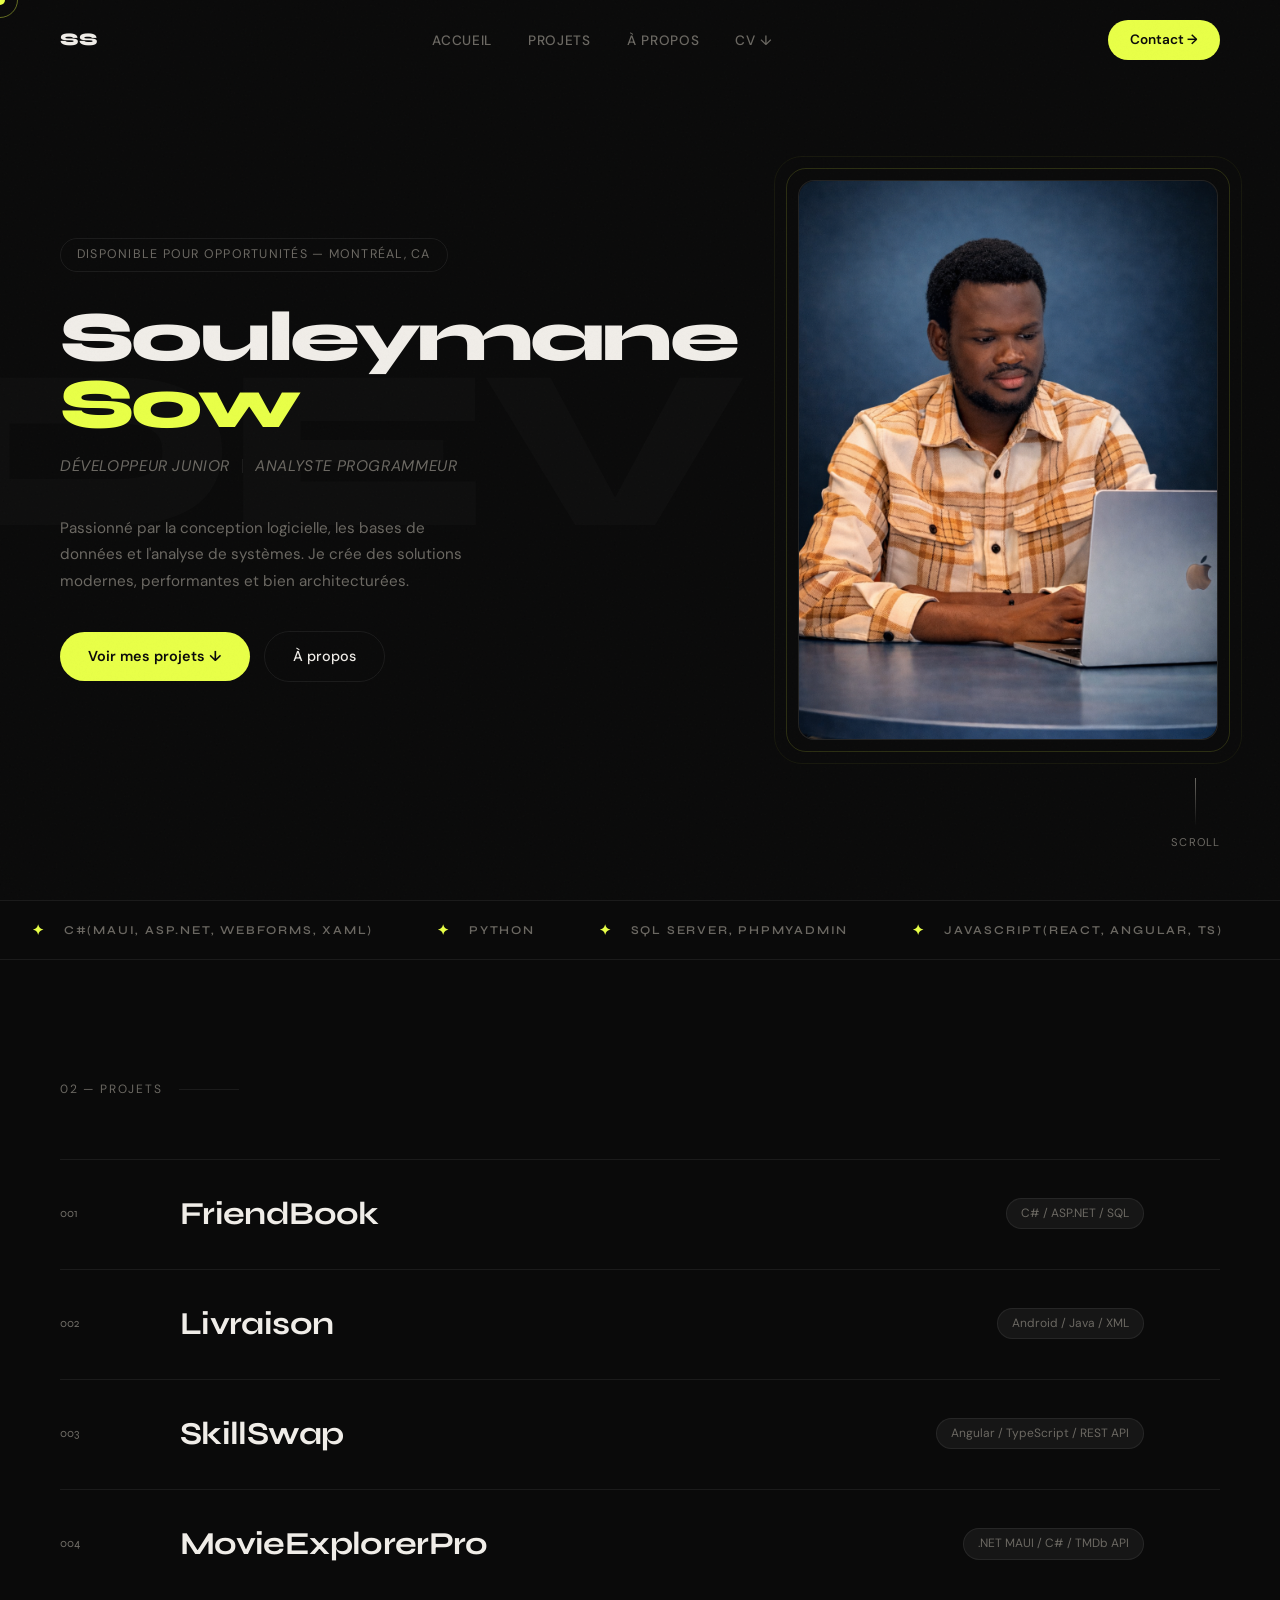
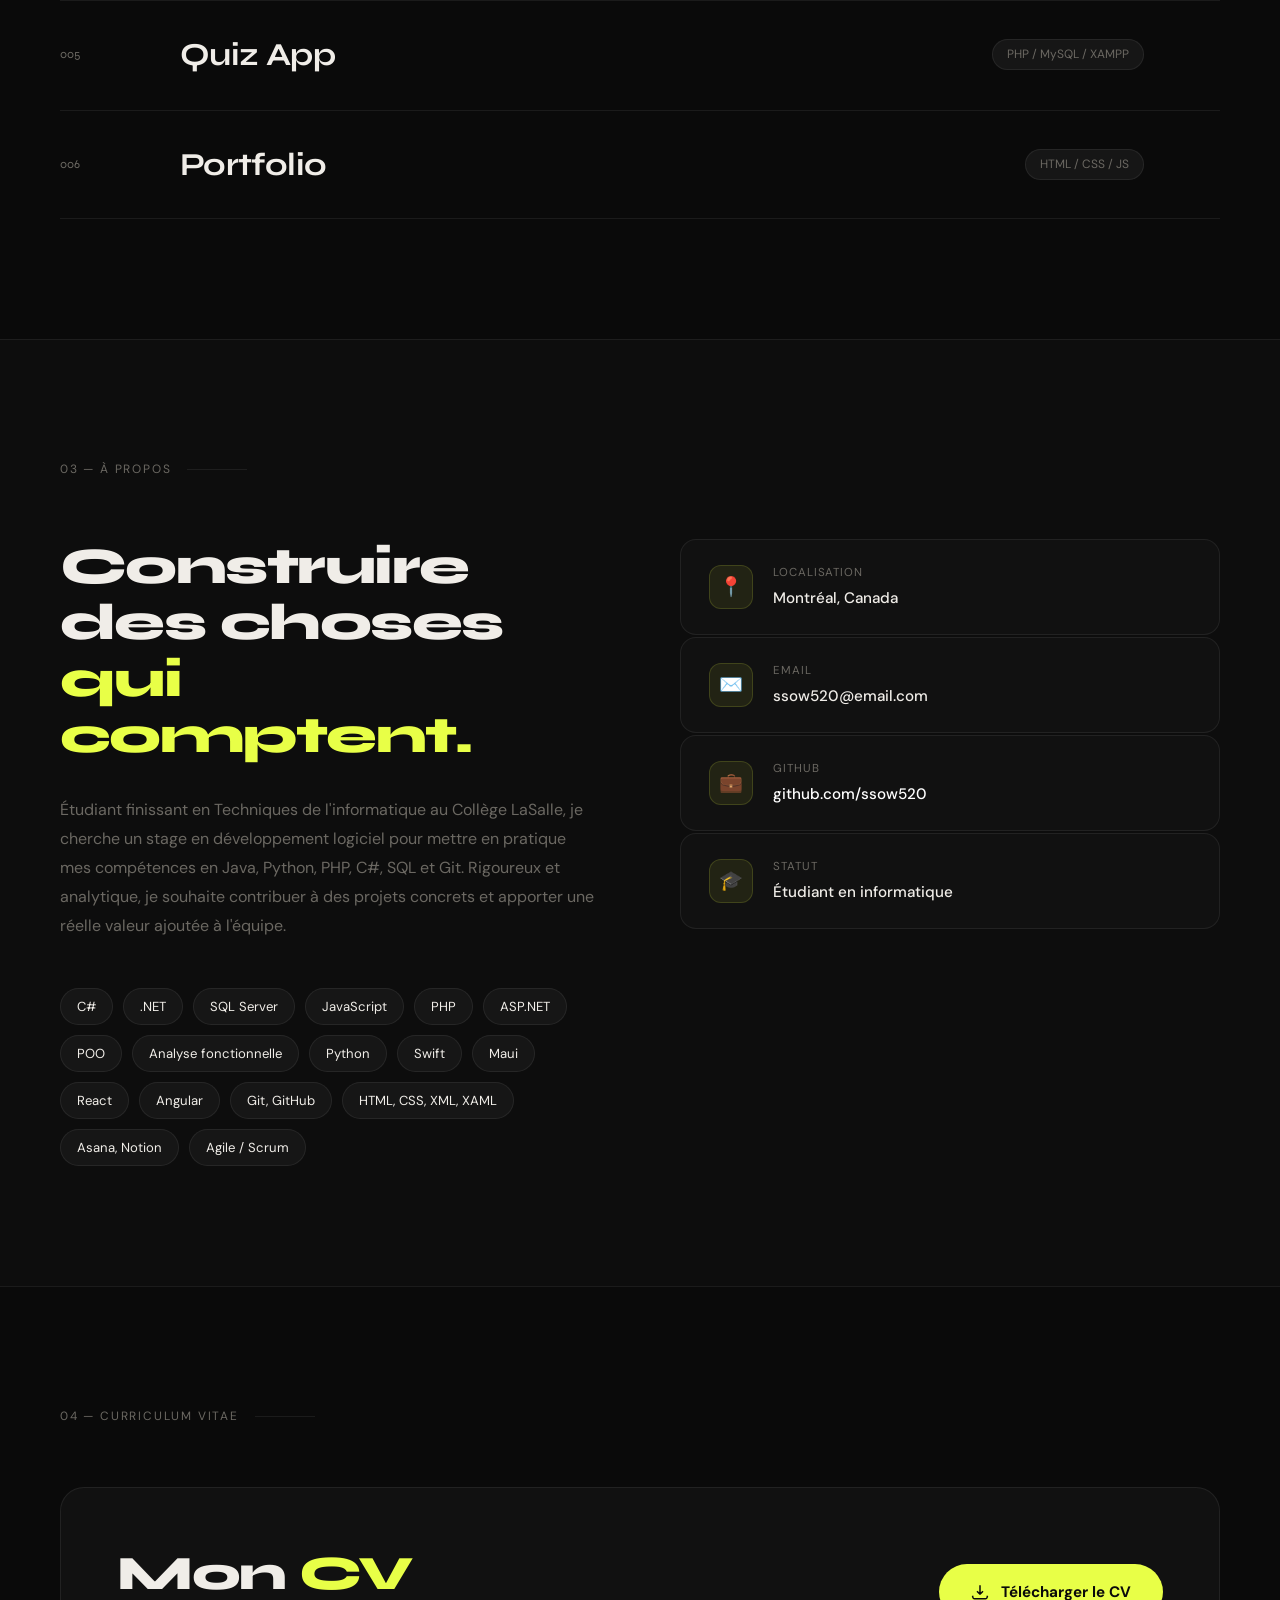
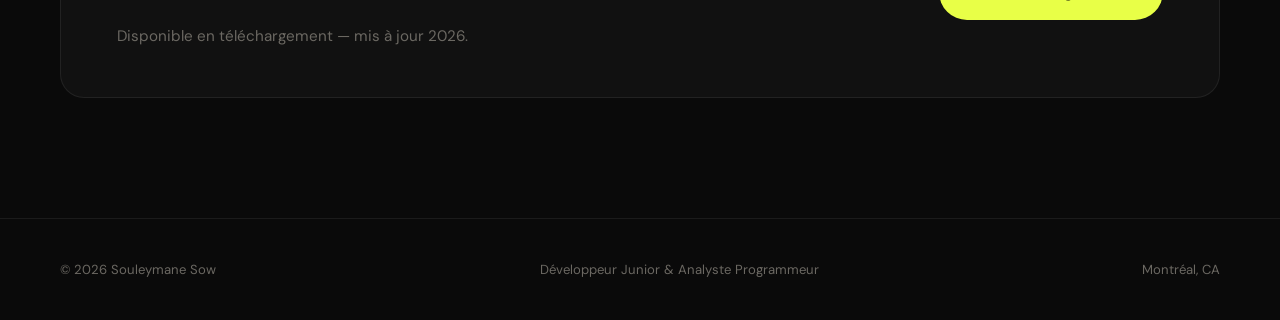
==== commit ba05c62b: "Ajout CV" ====
--- a/index.html
+++ b/index.html
@@ -19,6 +19,7 @@
                 <li><a href="#accueil">Accueil</a></li>
                 <li><a href="#projets">Projets</a></li>
                 <li><a href="#infos">À propos</a></li>
+                <li><a href="CV/Souleymane_Sow_cv.pdf" download>CV ↓</a></li>
             </ul>
             <a href="mailto:ssow520@email.com" class="nav-cta">Contact →</a>
         </nav>
@@ -27,7 +28,6 @@
         <section id="accueil">
             <div class="hero-bg-text">DEV</div>
             
-            <!-- text content -->
             <div class="hero-left">
                 <div class="hero-tag">Disponible pour opportunités — Montréal, CA</div>
                 
@@ -52,7 +52,6 @@
                 </div>
             </div>
             
-            <!-- photo -->
             <div class="hero-right">
                 <div class="hero-image-wrapper">
                     <div class="hero-image-placeholder">
@@ -111,8 +110,8 @@
                 </a>
                 <a class="project-row reveal" href="#" data-project="appmobile" style="transition-delay:0.1s">
                     <span class="project-num">002</span>
-                    <span class="project-name">Livraison de Journeaux</span>
-                    <span class="project-tag">JAVA / XML / ANDROID</span>
+                    <span class="project-name">Livraison</span>
+                    <span class="project-tag">Android / Java / XML</span>
                     <span class="project-arrow">
                         <svg viewBox="0 0 24 24" fill="none" stroke="#0a0a0a" stroke-width="2.5"><path d="M7 17L17 7M17 7H7M17 7v10"/></svg>
                     </span>
@@ -133,18 +132,18 @@
                         <svg viewBox="0 0 24 24" fill="none" stroke="#0a0a0a" stroke-width="2.5"><path d="M7 17L17 7M17 7H7M17 7v10"/></svg>
                     </span>
                 </a>
-                <a class="project-row reveal" href="#" data-project="portfolio" style="transition-delay:0.4s">
+                <a class="project-row reveal" href="#" data-project="quizapp" style="transition-delay:0.4s">
                     <span class="project-num">005</span>
+                    <span class="project-name">Quiz App</span>
+                    <span class="project-tag">PHP / MySQL / XAMPP</span>
+                    <span class="project-arrow">
+                        <svg viewBox="0 0 24 24" fill="none" stroke="#0a0a0a" stroke-width="2.5"><path d="M7 17L17 7M17 7H7M17 7v10"/></svg>
+                    </span>
+                </a>
+                <a class="project-row reveal" href="#" data-project="portfolio" style="transition-delay:0.5s">
+                    <span class="project-num">006</span>
                     <span class="project-name">Portfolio</span>
                     <span class="project-tag">HTML / CSS / JS</span>
-                    <span class="project-arrow">
-                        <svg viewBox="0 0 24 24" fill="none" stroke="#0a0a0a" stroke-width="2.5"><path d="M7 17L17 7M17 7H7M17 7v10"/></svg>
-                    </span>
-                </a>
-                <a class="project-row reveal" href="#" data-project="quizapp" style="transition-delay:0.5s">
-                    <span class="project-num">006</span>
-                    <span class="project-name">Quiz App</span>
-                    <span class="project-tag">PHP / MySQL</span>
                     <span class="project-arrow">
                         <svg viewBox="0 0 24 24" fill="none" stroke="#0a0a0a" stroke-width="2.5"><path d="M7 17L17 7M17 7H7M17 7v10"/></svg>
                     </span>
@@ -214,6 +213,23 @@
                 </div>
             </div>
         </section>
+
+        <!-- CV Download -->
+        <section class="section cv-section">
+            <div class="section-label reveal">04 — Curriculum Vitae</div>
+            <div class="cv-block reveal">
+                <div class="cv-text">
+                    <h2 class="cv-headline">Mon <span class="accent">CV</span></h2>
+                    <p class="cv-body">Disponible en téléchargement — mis à jour 2026.</p>
+                </div>
+                <a href="CV/Souleymane_Sow_cv.pdf" download class="cv-download-btn">
+                    <svg viewBox="0 0 24 24" fill="none" stroke="currentColor" stroke-width="2">
+                        <path d="M12 15V3m0 12l-4-4m4 4l4-4M2 17l.621 2.485A2 2 0 004.561 21h14.878a2 2 0 001.94-1.515L22 17"/>
+                    </svg>
+                    Télécharger le CV
+                </a>
+            </div>
+        </section>
         
         <!-- Project Modal -->
         <div class="modal-overlay" id="modalOverlay">
--- a/CSS/style.css
+++ b/CSS/style.css
@@ -254,10 +254,6 @@
   object-fit: cover;
   border-radius: 16px;
 }
-.placeholder-icon {
-  font-size: 2.5rem;
-  opacity: 0.3;
-}
 
 .hero-bg-text {
   position: absolute;
@@ -478,6 +474,56 @@
 }
 .info-text small { display: block; font-size: 0.72rem; color: var(--muted); letter-spacing: 0.08em; text-transform: uppercase; margin-bottom: 2px; }
 .info-text strong { font-size: 0.95rem; font-weight: 500; }
+
+/* ─── CV DOWNLOAD ─────────────────── */
+.cv-section {
+  border-top: 1px solid var(--border);
+}
+.cv-block {
+  display: flex;
+  align-items: center;
+  justify-content: space-between;
+  gap: 40px;
+  background: var(--surface);
+  border: 1px solid var(--border);
+  border-radius: 24px;
+  padding: 48px 56px;
+}
+.cv-headline {
+  font-family: 'Syne', sans-serif;
+  font-size: clamp(2rem, 4vw, 3rem);
+  font-weight: 800;
+  letter-spacing: -0.03em;
+  margin-bottom: 12px;
+}
+.cv-headline .accent { color: var(--accent); }
+.cv-body {
+  color: var(--muted);
+  font-size: 0.95rem;
+}
+.cv-download-btn {
+  display: inline-flex;
+  align-items: center;
+  gap: 12px;
+  background: var(--accent);
+  color: #0a0a0a;
+  padding: 16px 32px;
+  border-radius: 100px;
+  font-weight: 700;
+  font-size: 0.95rem;
+  text-decoration: none;
+  white-space: nowrap;
+  transition: transform 0.2s, box-shadow 0.2s;
+  flex-shrink: 0;
+}
+.cv-download-btn svg {
+  width: 18px;
+  height: 18px;
+}
+.cv-download-btn:hover {
+  transform: translateY(-2px);
+  box-shadow: 0 8px 28px rgba(232,255,71,0.3);
+}
 
 /* ─── FOOTER ─────────────────── */
 footer {
@@ -644,4 +690,9 @@
   .project-tag, .project-arrow { display: none; }
   footer { flex-direction: column; gap: 12px; text-align: center; }
   .modal { padding: 32px 24px; }
+  .cv-block {
+    flex-direction: column;
+    align-items: flex-start;
+    padding: 32px 24px;
+  }
 }
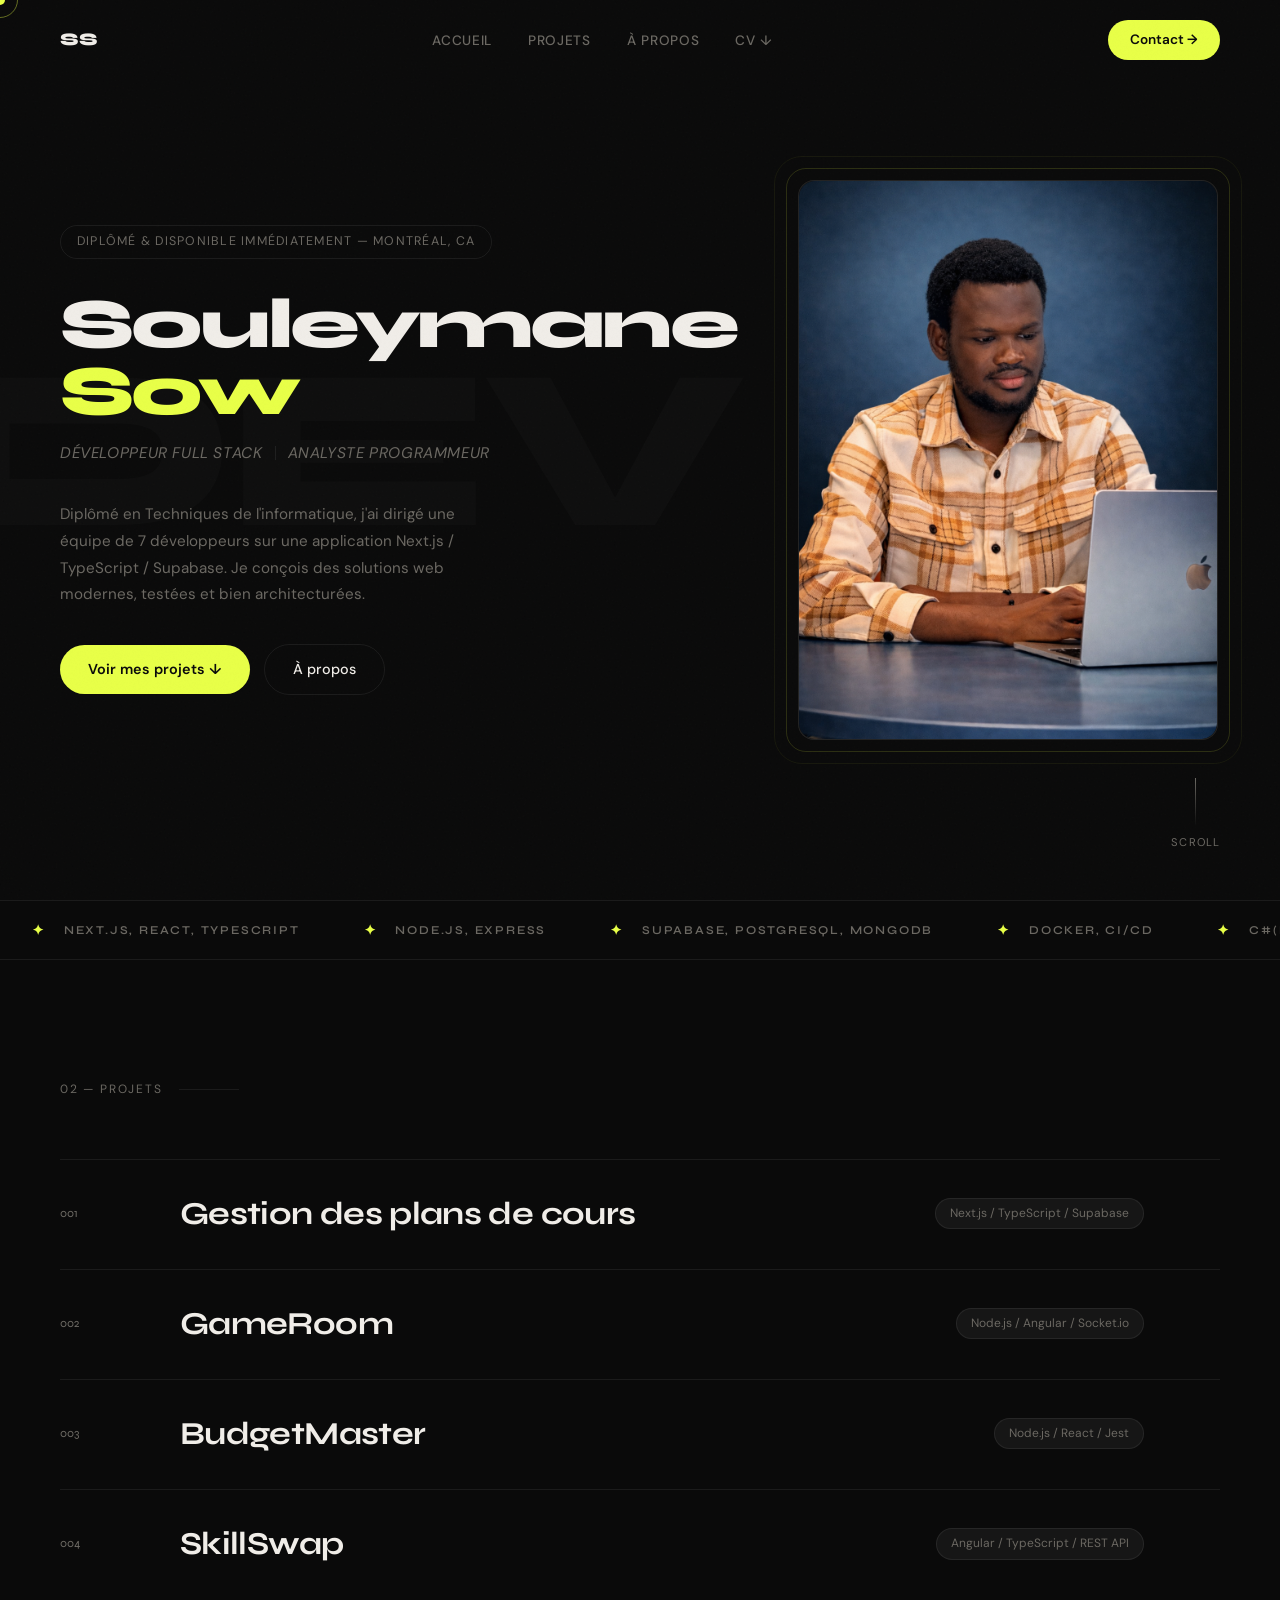
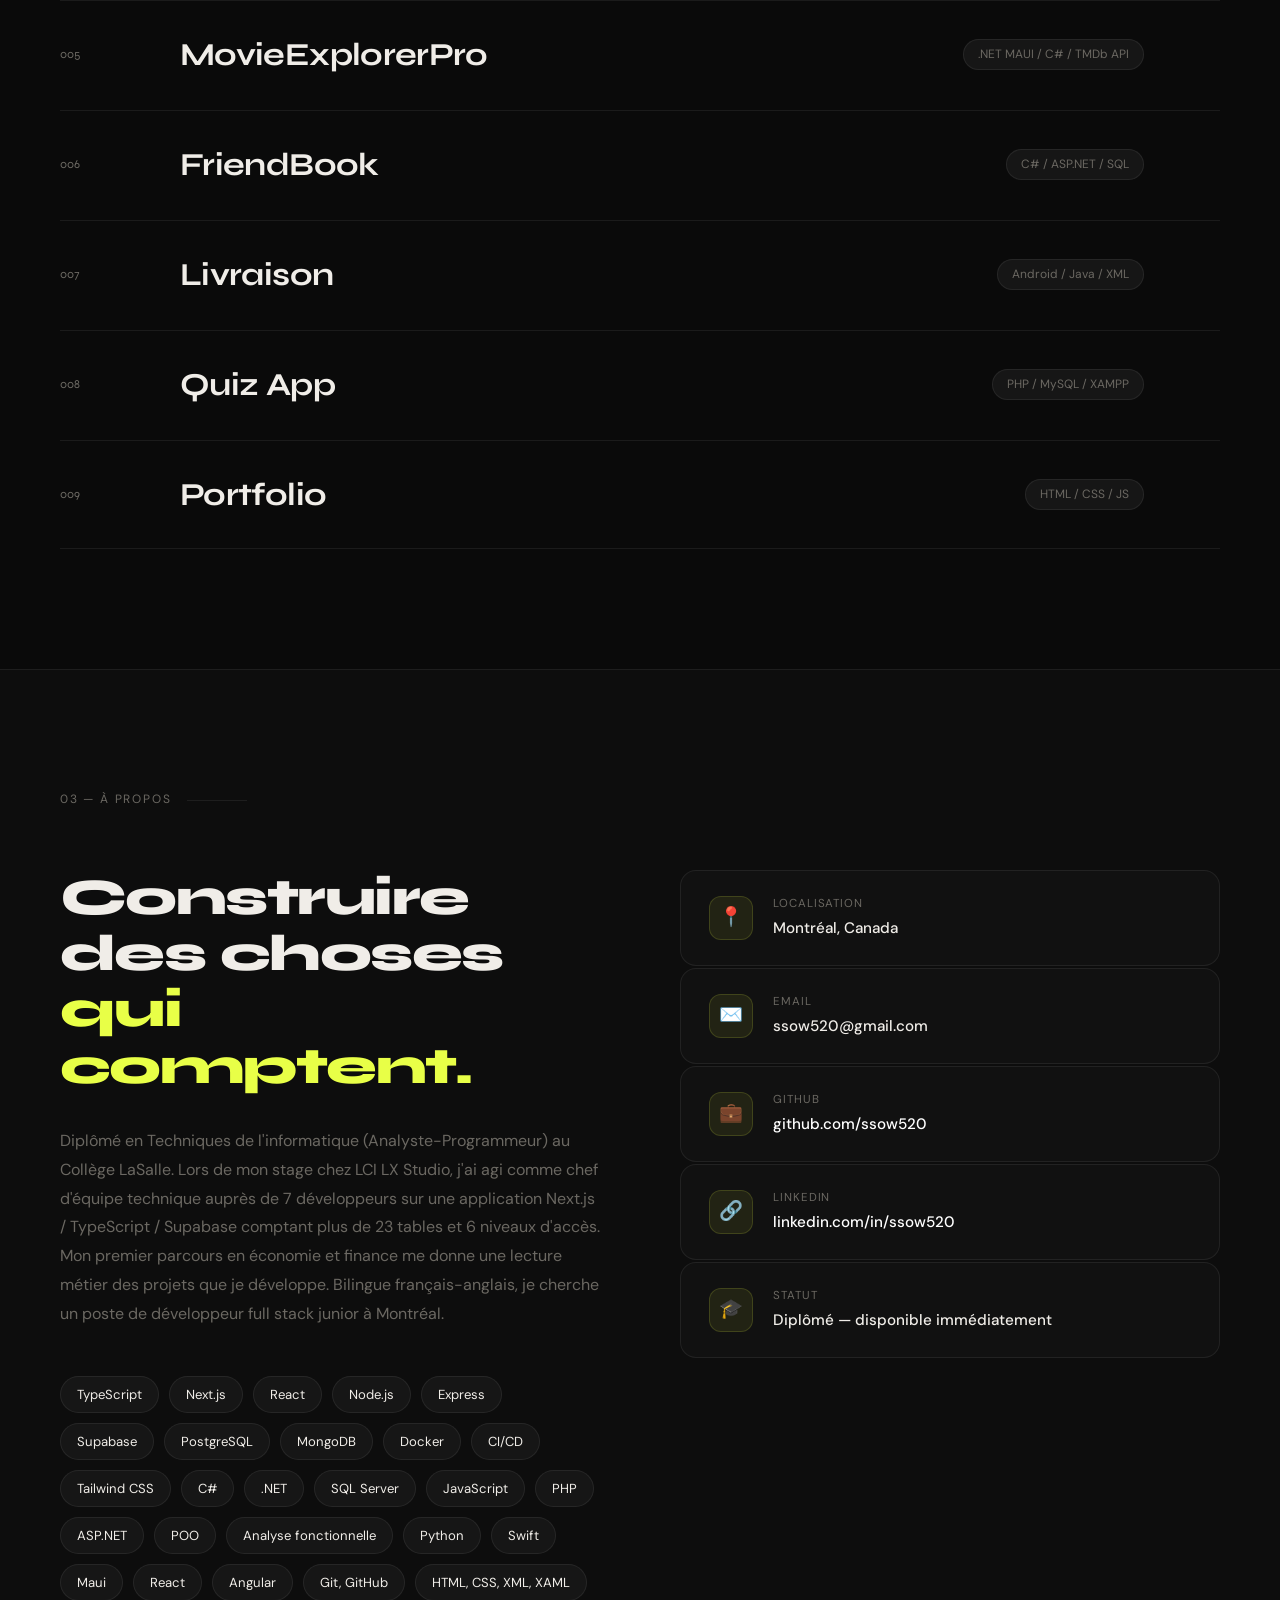
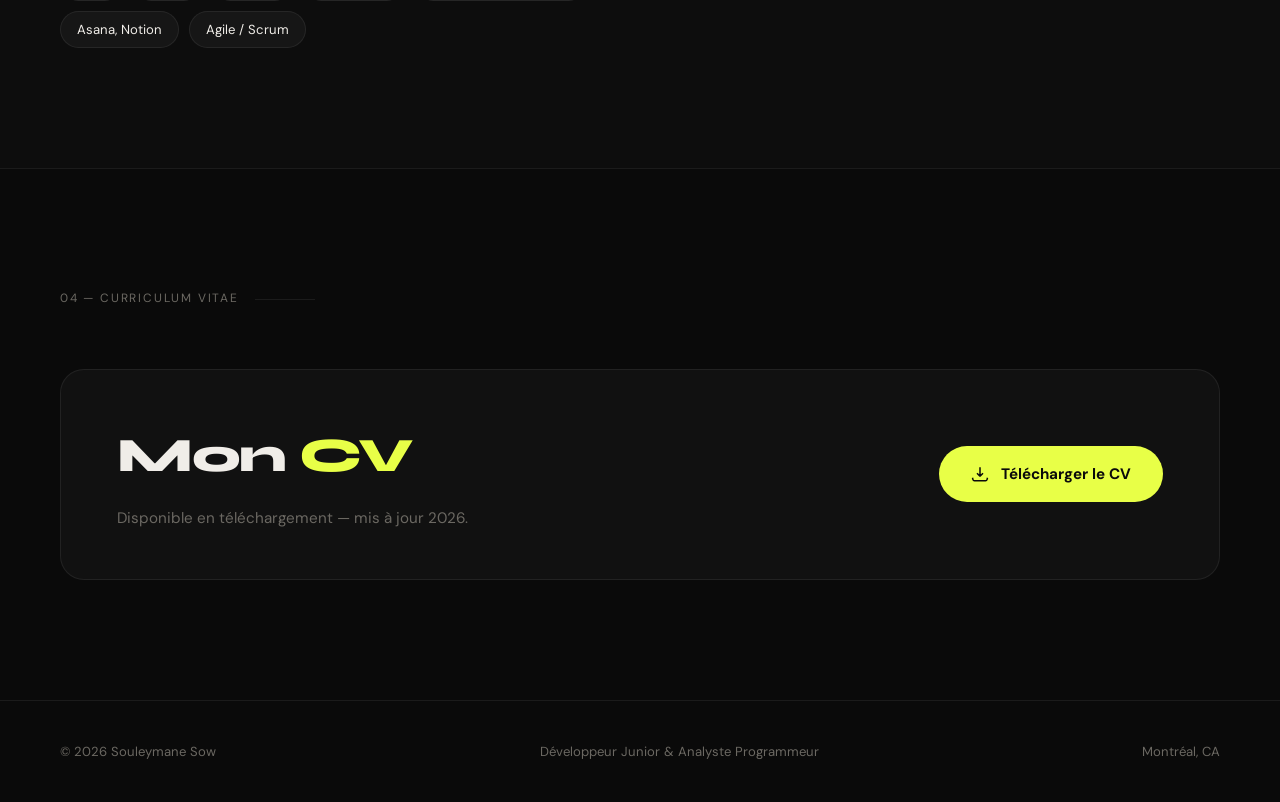
==== commit 4cf39614: "Mise à jour: projet de stage, nouveau CV, correction email de contact" ====
--- a/index.html
+++ b/index.html
@@ -4,6 +4,7 @@
         <meta charset="UTF-8" />
         <meta name="viewport" content="width=device-width, initial-scale=1.0" />
         <title>Souleymane Sow — Portfolio</title>
+        <meta name="description" content="Souleymane Sow — Développeur full stack junior à Montréal. Next.js, TypeScript, React, Node.js. Diplômé en Techniques de l'informatique, Collège LaSalle." />
         <link href="https://fonts.googleapis.com/css2?family=Syne:wght@400;600;700;800&family=DM+Sans:ital,wght@0,300;0,400;0,500;1,300&display=swap" rel="stylesheet" />
         <link rel="stylesheet" href="CSS/style.css" />
     </head>
@@ -21,7 +22,7 @@
                 <li><a href="#infos">À propos</a></li>
                 <li><a href="CV/Souleymane_Sow_cv.pdf" download>CV ↓</a></li>
             </ul>
-            <a href="mailto:ssow520@email.com" class="nav-cta">Contact →</a>
+            <a href="mailto:ssow520@gmail.com" class="nav-cta">Contact →</a>
         </nav>
         
         <!-- Hero -->
@@ -29,7 +30,7 @@
             <div class="hero-bg-text">DEV</div>
             
             <div class="hero-left">
-                <div class="hero-tag">Disponible pour opportunités — Montréal, CA</div>
+                <div class="hero-tag">Diplômé &amp; disponible immédiatement — Montréal, CA</div>
                 
                 <h1 class="hero-name">
                     <span class="first">Souleymane</span>
@@ -37,13 +38,13 @@
                 </h1>
                 
                 <div class="hero-role">
-                    <em>Développeur Junior</em>
+                    <em>Développeur Full Stack</em>
                     <span class="sep"></span>
                     <em>Analyste Programmeur</em>
                 </div>
                 
                 <p class="hero-desc">
-                    Passionné par la conception logicielle, les bases de données et l'analyse de systèmes. Je crée des solutions modernes, performantes et bien architecturées.
+                    Diplômé en Techniques de l'informatique, j'ai dirigé une équipe de 7 développeurs sur une application Next.js / TypeScript / Supabase. Je conçois des solutions web modernes, testées et bien architecturées.
                 </p>
                 
                 <div class="hero-actions">
@@ -56,8 +57,7 @@
                 <div class="hero-image-wrapper">
                     <div class="hero-image-placeholder">
                         <img src="Img/Sow.png" alt="Souleymane Sow" />
-                        <span>Votre photo ici</span>
-                    </div>
+                        </div>
                 </div>
             </div>
             
@@ -70,6 +70,10 @@
         <!-- Marquee -->
         <div class="marquee-wrap">
             <div class="marquee-track">
+                <span class="marquee-item"><span>✦</span> Next.js, React, TypeScript</span>
+                <span class="marquee-item"><span>✦</span> Node.js, Express</span>
+                <span class="marquee-item"><span>✦</span> Supabase, PostgreSQL, MongoDB</span>
+                <span class="marquee-item"><span>✦</span> Docker, CI/CD</span>
                 <span class="marquee-item"><span>✦</span> C#(Maui, ASP.NET, WebForms, XAML)</span>
                 <span class="marquee-item"><span>✦</span> Python</span>
                 <span class="marquee-item"><span>✦</span> SQL Server, PhpMyAdmin</span>
@@ -81,7 +85,11 @@
                 <span class="marquee-item"><span>✦</span> HTML, CSS, XML</span>
                 <span class="marquee-item"><span>✦</span> Git, GitHub</span>
                 <span class="marquee-item"><span>✦</span> Agile / Scrum</span>
-
+ 
+                <span class="marquee-item"><span>✦</span> Next.js, React, TypeScript</span>
+                <span class="marquee-item"><span>✦</span> Node.js, Express</span>
+                <span class="marquee-item"><span>✦</span> Supabase, PostgreSQL, MongoDB</span>
+                <span class="marquee-item"><span>✦</span> Docker, CI/CD</span>
                 <span class="marquee-item"><span>✦</span> C#(Maui, ASP.NET, WebForms, XAML)</span>
                 <span class="marquee-item"><span>✦</span> Python</span>
                 <span class="marquee-item"><span>✦</span> SQL Server, PhpMyAdmin</span>
@@ -100,48 +108,72 @@
         <section id="projets" class="section">
             <div class="section-label reveal">02 — Projets</div>
             <div class="projects-grid">
-                <a class="project-row reveal" href="#" data-project="friendbook">
+                <a class="project-row reveal" href="#" data-project="plansdecours">
                     <span class="project-num">001</span>
+                    <span class="project-name">Gestion des plans de cours</span>
+                    <span class="project-tag">Next.js / TypeScript / Supabase</span>
+                    <span class="project-arrow">
+                        <svg viewBox="0 0 24 24" fill="none" stroke="#0a0a0a" stroke-width="2.5"><path d="M7 17L17 7M17 7H7M17 7v10"/></svg>
+                    </span>
+                </a>
+                <a class="project-row reveal" href="#" data-project="gameroom" style="transition-delay:0.05s">
+                    <span class="project-num">002</span>
+                    <span class="project-name">GameRoom</span>
+                    <span class="project-tag">Node.js / Angular / Socket.io</span>
+                    <span class="project-arrow">
+                        <svg viewBox="0 0 24 24" fill="none" stroke="#0a0a0a" stroke-width="2.5"><path d="M7 17L17 7M17 7H7M17 7v10"/></svg>
+                    </span>
+                </a>
+                <a class="project-row reveal" href="#" data-project="budgetmaster" style="transition-delay:0.1s">
+                    <span class="project-num">003</span>
+                    <span class="project-name">BudgetMaster</span>
+                    <span class="project-tag">Node.js / React / Jest</span>
+                    <span class="project-arrow">
+                        <svg viewBox="0 0 24 24" fill="none" stroke="#0a0a0a" stroke-width="2.5"><path d="M7 17L17 7M17 7H7M17 7v10"/></svg>
+                    </span>
+                </a>
+                <a class="project-row reveal" href="#" data-project="skillswap" style="transition-delay:0.15s">
+                    <span class="project-num">004</span>
+                    <span class="project-name">SkillSwap</span>
+                    <span class="project-tag">Angular / TypeScript / REST API</span>
+                    <span class="project-arrow">
+                        <svg viewBox="0 0 24 24" fill="none" stroke="#0a0a0a" stroke-width="2.5"><path d="M7 17L17 7M17 7H7M17 7v10"/></svg>
+                    </span>
+                </a>
+                <a class="project-row reveal" href="#" data-project="movieexplorer" style="transition-delay:0.2s">
+                    <span class="project-num">005</span>
+                    <span class="project-name">MovieExplorerPro</span>
+                    <span class="project-tag">.NET MAUI / C# / TMDb API</span>
+                    <span class="project-arrow">
+                        <svg viewBox="0 0 24 24" fill="none" stroke="#0a0a0a" stroke-width="2.5"><path d="M7 17L17 7M17 7H7M17 7v10"/></svg>
+                    </span>
+                </a>
+                <a class="project-row reveal" href="#" data-project="friendbook" style="transition-delay:0.25s">
+                    <span class="project-num">006</span>
                     <span class="project-name">FriendBook</span>
                     <span class="project-tag">C# / ASP.NET / SQL</span>
                     <span class="project-arrow">
                         <svg viewBox="0 0 24 24" fill="none" stroke="#0a0a0a" stroke-width="2.5"><path d="M7 17L17 7M17 7H7M17 7v10"/></svg>
                     </span>
                 </a>
-                <a class="project-row reveal" href="#" data-project="appmobile" style="transition-delay:0.1s">
-                    <span class="project-num">002</span>
+                <a class="project-row reveal" href="#" data-project="appmobile" style="transition-delay:0.3s">
+                    <span class="project-num">007</span>
                     <span class="project-name">Livraison</span>
                     <span class="project-tag">Android / Java / XML</span>
                     <span class="project-arrow">
                         <svg viewBox="0 0 24 24" fill="none" stroke="#0a0a0a" stroke-width="2.5"><path d="M7 17L17 7M17 7H7M17 7v10"/></svg>
                     </span>
                 </a>
-                <a class="project-row reveal" href="#" data-project="skillswap" style="transition-delay:0.2s">
-                    <span class="project-num">003</span>
-                    <span class="project-name">SkillSwap</span>
-                    <span class="project-tag">Angular / TypeScript / REST API</span>
-                    <span class="project-arrow">
-                        <svg viewBox="0 0 24 24" fill="none" stroke="#0a0a0a" stroke-width="2.5"><path d="M7 17L17 7M17 7H7M17 7v10"/></svg>
-                    </span>
-                </a>
-                <a class="project-row reveal" href="#" data-project="movieexplorer" style="transition-delay:0.3s">
-                    <span class="project-num">004</span>
-                    <span class="project-name">MovieExplorerPro</span>
-                    <span class="project-tag">.NET MAUI / C# / TMDb API</span>
-                    <span class="project-arrow">
-                        <svg viewBox="0 0 24 24" fill="none" stroke="#0a0a0a" stroke-width="2.5"><path d="M7 17L17 7M17 7H7M17 7v10"/></svg>
-                    </span>
-                </a>
-                <a class="project-row reveal" href="#" data-project="quizapp" style="transition-delay:0.4s">
-                    <span class="project-num">005</span>
+                <a class="project-row reveal" href="#" data-project="quizapp" style="transition-delay:0.35s">
+                    <span class="project-num">008</span>
                     <span class="project-name">Quiz App</span>
                     <span class="project-tag">PHP / MySQL / XAMPP</span>
                     <span class="project-arrow">
                         <svg viewBox="0 0 24 24" fill="none" stroke="#0a0a0a" stroke-width="2.5"><path d="M7 17L17 7M17 7H7M17 7v10"/></svg>
                     </span>
                 </a>
-                <a class="project-row reveal" href="#" data-project="portfolio" style="transition-delay:0.5s">
-                    <span class="project-num">006</span>
+                <a class="project-row reveal" href="#" data-project="portfolio" style="transition-delay:0.4s">
+                    <span class="project-num">009</span>
                     <span class="project-name">Portfolio</span>
                     <span class="project-tag">HTML / CSS / JS</span>
                     <span class="project-arrow">
@@ -158,9 +190,20 @@
                 <div class="reveal">
                     <h2 class="about-headline">Construire des choses <span class="accent">qui comptent.</span></h2>
                     <p class="about-body">
-                        Étudiant finissant en Techniques de l'informatique au Collège LaSalle, je cherche un stage en développement logiciel pour mettre en pratique mes compétences en Java, Python, PHP, C#, SQL et Git. Rigoureux et analytique, je souhaite contribuer à des projets concrets et apporter une réelle valeur ajoutée à l'équipe.
+                        Diplômé en Techniques de l'informatique (Analyste-Programmeur) au Collège LaSalle. Lors de mon stage chez LCI LX Studio, j'ai agi comme chef d'équipe technique auprès de 7 développeurs sur une application Next.js / TypeScript / Supabase comptant plus de 23 tables et 6 niveaux d'accès. Mon premier parcours en économie et finance me donne une lecture métier des projets que je développe. Bilingue français-anglais, je cherche un poste de développeur full stack junior à Montréal.
                     </p>
                     <div class="skills-list">
+                        <span class="skill-chip">TypeScript</span>
+                        <span class="skill-chip">Next.js</span>
+                        <span class="skill-chip">React</span>
+                        <span class="skill-chip">Node.js</span>
+                        <span class="skill-chip">Express</span>
+                        <span class="skill-chip">Supabase</span>
+                        <span class="skill-chip">PostgreSQL</span>
+                        <span class="skill-chip">MongoDB</span>
+                        <span class="skill-chip">Docker</span>
+                        <span class="skill-chip">CI/CD</span>
+                        <span class="skill-chip">Tailwind CSS</span>
                         <span class="skill-chip">C#</span>
                         <span class="skill-chip">.NET</span>
                         <span class="skill-chip">SQL Server</span>
@@ -193,7 +236,7 @@
                         <div class="info-icon">✉️</div>
                         <div class="info-text">
                             <small>Email</small>
-                            <strong>ssow520@email.com</strong>
+                            <strong>ssow520@gmail.com</strong>
                         </div>
                     </div>
                     <div class="info-card">
@@ -204,16 +247,23 @@
                         </div>
                     </div>
                     <div class="info-card">
+                        <div class="info-icon">🔗</div>
+                        <div class="info-text">
+                            <small>LinkedIn</small>
+                            <strong><a href="https://www.linkedin.com/in/ssow520" target="_blank" style="color:white; text-decoration:none;">linkedin.com/in/ssow520</a></strong>
+                        </div>
+                    </div>
+                    <div class="info-card">
                         <div class="info-icon">🎓</div>
                         <div class="info-text">
                             <small>Statut</small>
-                            <strong>Étudiant en informatique</strong>
+                            <strong>Diplômé — disponible immédiatement</strong>
                         </div>
                     </div>
                 </div>
             </div>
         </section>
-
+ 
         <!-- CV Download -->
         <section class="section cv-section">
             <div class="section-label reveal">04 — Curriculum Vitae</div>
@@ -257,4 +307,4 @@
         
         <script src="JS/script.js"></script>
     </body>
-</html>+</html>
